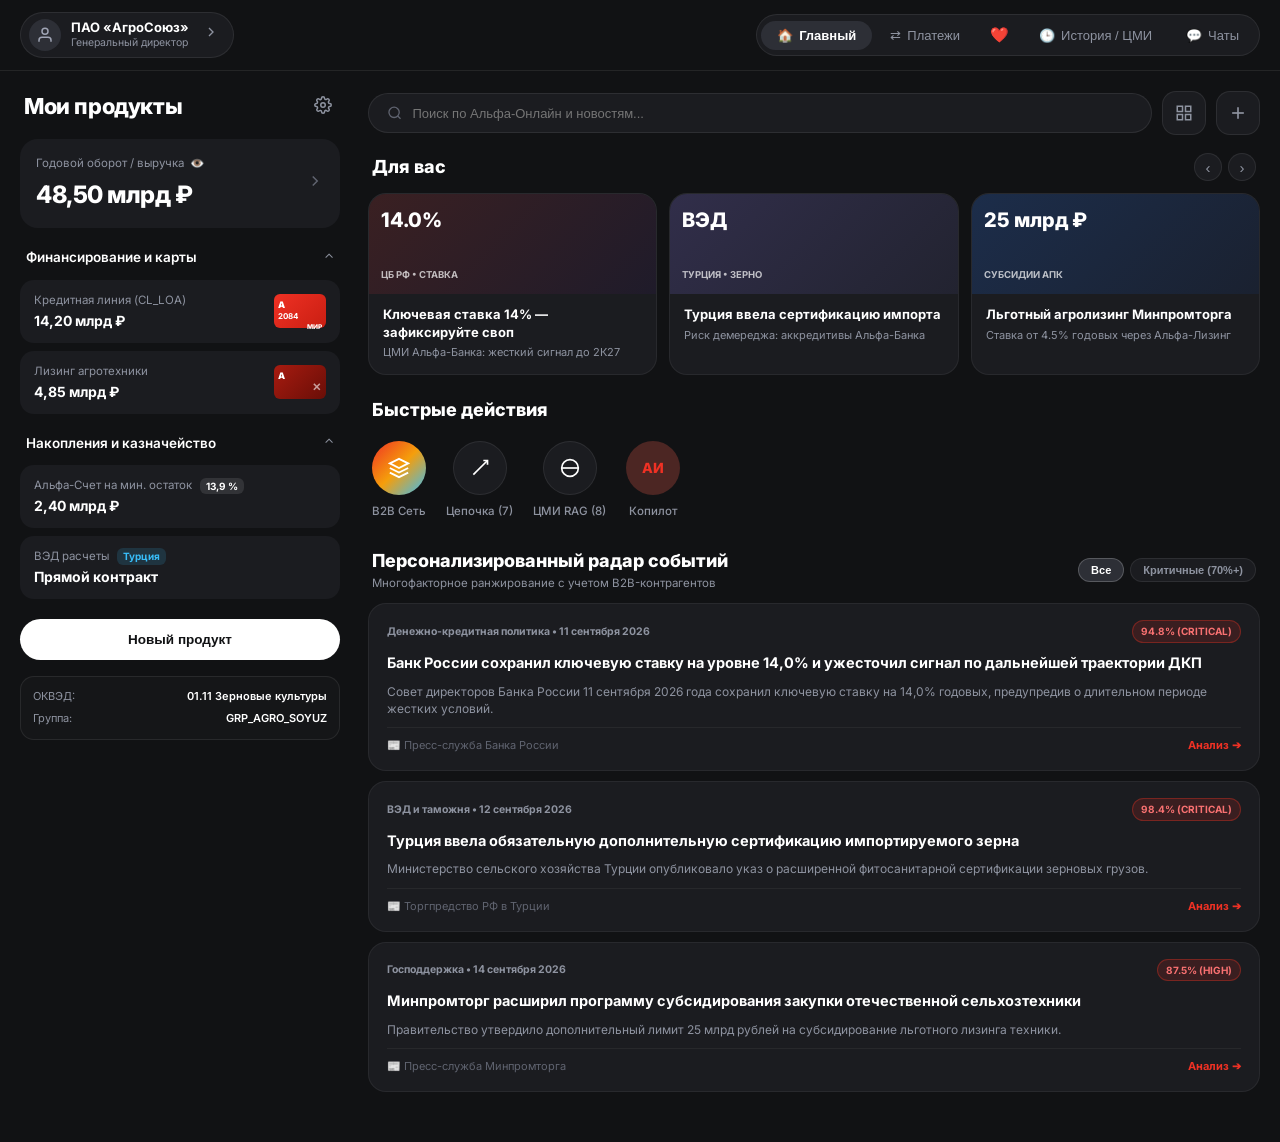
==== index.html @ fb6e7147 "feat(ui): complete mobile-first recreation of Alfa-Online interface based on reference screenshot" ====
<!DOCTYPE html>
<html lang="ru">
<head>
  <meta charset="UTF-8">
  <meta name="viewport" content="width=device-width, initial-scale=1.0, maximum-scale=1.0, user-scalable=no">
  <title>Альфа-Онлайн | Корпоративный радар событий</title>
  <link rel="preconnect" href="https://fonts.googleapis.com">
  <link rel="preconnect" href="https://fonts.gstatic.com" crossorigin>
  <link href="https://fonts.googleapis.com/css2?family=Inter:wght@400;500;600;700;800&display=swap" rel="stylesheet">
  <style>
    :root {
      --alfa-bg: #111214;
      --alfa-surface: #1B1C20;
      --alfa-card: #222328;
      --alfa-card-hover: #2B2C33;
      --alfa-card-light: #2E3038;
      --alfa-red: #EF3124;
      --alfa-red-dark: #C91E12;
      --alfa-red-light: rgba(239, 49, 36, 0.15);
      --alfa-red-border: rgba(239, 49, 36, 0.35);
      --text-white: #FFFFFF;
      --text-gray: #8E93A0;
      --text-dim: #606470;
      --border-subtle: rgba(255, 255, 255, 0.08);
      --border-card: rgba(255, 255, 255, 0.06);
      --radius-pill: 9999px;
      --radius-xl: 24px;
      --radius-lg: 18px;
      --radius-md: 14px;
      --radius-sm: 10px;
      font-family: 'Inter', -apple-system, BlinkMacSystemFont, sans-serif;
    }
    * { box-sizing: border-box; margin: 0; padding: 0; -webkit-font-smoothing: antialiased; }
    body.alfa-app {
      background-color: var(--alfa-bg);
      color: var(--text-white);
      min-height: 100vh;
      line-height: 1.45;
      overflow-x: hidden;
      padding-bottom: 50px;
    }
    .app-top-bar {
      position: sticky; top: 0; z-index: 100;
      background-color: var(--alfa-bg);
      padding: 12px 20px;
      border-bottom: 1px solid var(--border-subtle);
    }
    .top-bar-inner {
      max-width: 1440px; margin: 0 auto;
      display: flex; justify-content: space-between; align-items: center; gap: 14px; flex-wrap: wrap;
    }
    .user-profile-pill {
      display: flex; align-items: center; gap: 10px;
      background-color: var(--alfa-surface);
      border: 1px solid var(--border-subtle);
      border-radius: var(--radius-pill);
      padding: 6px 14px 6px 8px; cursor: pointer; transition: all 0.2s ease;
    }
    .user-profile-pill:hover { background-color: var(--alfa-card); }
    .profile-avatar {
      width: 32px; height: 32px; border-radius: 50%;
      background: #2D2F36; color: #A0A5B5;
      display: flex; align-items: center; justify-content: center;
    }
    .profile-meta { display: flex; flex-direction: column; }
    .company-badge-name { font-size: 13px; font-weight: 700; color: var(--text-white); line-height: 1.2; }
    .company-sub-role { font-size: 10.5px; color: var(--text-gray); }
    .profile-switch-btn { color: var(--text-gray); margin-left: 4px; }
    .app-nav-dock {
      display: flex; align-items: center;
      background-color: var(--alfa-surface);
      border: 1px solid var(--border-subtle);
      border-radius: var(--radius-pill);
      padding: 4px; gap: 2px;
    }
    .dock-tab {
      background: transparent; border: none; border-radius: var(--radius-pill);
      padding: 7px 16px; color: var(--text-gray); font-size: 13px; font-weight: 500;
      display: flex; align-items: center; gap: 6px; cursor: pointer; transition: all 0.2s ease;
      white-space: nowrap;
    }
    .dock-tab:hover { color: var(--text-white); }
    .dock-tab.active { background-color: #2D2F36; color: var(--text-white); font-weight: 600; }
    .dock-tab.dock-heart { padding: 7px 12px; }
    .heart-icon { font-size: 15px; }

    .app-main-layout {
      max-width: 1440px; margin: 20px auto 0; padding: 0 20px;
      display: grid; grid-template-columns: 320px 1fr; gap: 28px;
    }
    @media (max-width: 960px) {
      .app-main-layout { grid-template-columns: 1fr; gap: 20px; }
    }
    .left-sidebar { display: flex; flex-direction: column; gap: 16px; }
    .sidebar-header { display: flex; justify-content: space-between; align-items: center; padding: 0 4px; }
    .sidebar-title { font-size: 22px; font-weight: 800; letter-spacing: -0.4px; color: var(--text-white); }
    .gear-btn { background: transparent; border: none; color: var(--text-gray); cursor: pointer; padding: 4px; }
    .gear-btn:hover { color: var(--text-white); }
    .total-balance-card {
      background-color: var(--alfa-surface); border-radius: var(--radius-lg);
      padding: 16px; position: relative; cursor: pointer; transition: background-color 0.2s ease;
    }
    .total-balance-card:hover { background-color: var(--alfa-card); }
    .balance-sub { font-size: 11.5px; color: var(--text-gray); display: flex; align-items: center; gap: 6px; }
    .balance-value { font-size: 24px; font-weight: 800; color: var(--text-white); margin-top: 6px; letter-spacing: -0.5px; }
    .card-chevron { position: absolute; right: 16px; top: 50%; transform: translateY(-50%); color: var(--text-dim); }
    .product-group { display: flex; flex-direction: column; gap: 8px; }
    .group-header { display: flex; justify-content: space-between; align-items: center; padding: 4px 6px; cursor: pointer; }
    .group-name { font-size: 13.5px; font-weight: 600; color: var(--text-white); }
    .group-arrow { font-size: 13px; color: var(--text-gray); }
    .group-items { display: flex; flex-direction: column; gap: 8px; }
    .product-item {
      background-color: var(--alfa-surface); border-radius: var(--radius-md);
      padding: 12px 14px; display: flex; justify-content: space-between; align-items: center;
      transition: background-color 0.2s ease;
    }
    .product-item:hover { background-color: var(--alfa-card); }
    .item-info { display: flex; flex-direction: column; gap: 2px; }
    .item-name-row { display: flex; align-items: center; gap: 8px; }
    .item-name { font-size: 11.5px; color: var(--text-gray); }
    .item-amount { font-size: 14px; font-weight: 700; color: var(--text-white); }
    .badge-rate { font-size: 10px; font-weight: 700; background-color: rgba(255, 255, 255, 0.1); padding: 1px 6px; border-radius: 6px; }
    .badge-ved { font-size: 10px; font-weight: 700; background-color: rgba(56, 189, 248, 0.15); color: #38BDF8; padding: 1px 6px; border-radius: 6px; }
    .mini-alfa-card {
      width: 52px; height: 34px;
      background: linear-gradient(135deg, #EF3124 0%, #C91E12 100%);
      border-radius: 6px; padding: 4px;
      display: flex; flex-direction: column; justify-content: space-between; position: relative;
    }
    .mini-alfa-card.dark-red { background: linear-gradient(135deg, #A81B10 0%, #690E07 100%); }
    .card-alfa-badge { font-size: 9px; font-weight: 900; color: #FFF; }
    .card-number { font-size: 8px; font-weight: 700; color: #FFF; }
    .card-system { font-size: 6.5px; font-weight: 800; color: #FFF; align-self: flex-end; }
    .card-close { font-size: 11px; font-weight: 800; color: rgba(255, 255, 255, 0.6); position: absolute; right: 5px; bottom: 3px; }
    .btn-new-product {
      background-color: #FFFFFF; color: #111214; border: none; border-radius: var(--radius-pill);
      padding: 13px; font-size: 13.5px; font-weight: 700; text-align: center; cursor: pointer; margin-top: 4px;
    }
    .btn-new-product:hover { opacity: 0.92; }
    .client-mini-spec {
      background-color: rgba(255, 255, 255, 0.02); border: 1px solid var(--border-subtle);
      border-radius: var(--radius-md); padding: 12px; display: flex; flex-direction: column; gap: 6px; font-size: 11px;
    }
    .spec-row { display: flex; justify-content: space-between; color: var(--text-gray); }
    .spec-row strong { color: var(--text-white); font-weight: 600; text-align: right; max-width: 65%; overflow: hidden; text-overflow: ellipsis; white-space: nowrap; }

    .main-content-pane { display: flex; flex-direction: column; gap: 24px; }
    .search-action-bar { display: flex; align-items: center; gap: 10px; }
    .search-input-pill {
      flex-grow: 1; background-color: var(--alfa-surface); border: 1px solid var(--border-subtle);
      border-radius: var(--radius-pill); padding: 11px 18px; display: flex; align-items: center; gap: 10px;
    }
    .search-input-pill input { background: transparent; border: none; outline: none; font-size: 13px; color: var(--text-white); width: 100%; }
    .search-icon { color: var(--text-dim); }
    .action-square-btn {
      width: 44px; height: 44px; border-radius: var(--radius-md); background-color: var(--alfa-surface);
      border: 1px solid var(--border-subtle); color: var(--text-gray); display: flex; align-items: center;
      justify-content: center; cursor: pointer; flex-shrink: 0;
    }
    .action-square-btn:hover { background-color: var(--alfa-card); color: var(--text-white); }
    .section-container { display: flex; flex-direction: column; gap: 12px; }
    .section-header-row { display: flex; justify-content: space-between; align-items: center; padding: 0 4px; }
    .section-heading { font-size: 18px; font-weight: 800; color: var(--text-white); }
    .section-subheading { font-size: 11.5px; color: var(--text-gray); margin-top: 1px; }
    .carousel-nav-arrows { display: flex; gap: 6px; }
    .nav-circle-btn {
      width: 28px; height: 28px; border-radius: 50%; background-color: var(--alfa-surface);
      border: 1px solid var(--border-subtle); color: var(--text-gray); font-size: 15px;
      display: flex; align-items: center; justify-content: center; cursor: pointer;
    }
    .nav-circle-btn:hover { background-color: var(--alfa-card); color: var(--text-white); }

    .stories-carousel {
      display: grid; grid-template-columns: repeat(auto-fit, minmax(220px, 1fr));
      gap: 12px; overflow-x: auto; scroll-behavior: smooth; padding-bottom: 4px;
    }
    .story-card {
      background-color: var(--alfa-surface); border-radius: var(--radius-lg);
      overflow: hidden; display: flex; flex-direction: column; cursor: pointer;
      border: 1px solid var(--border-card); transition: transform 0.2s ease;
    }
    .story-card:hover { transform: translateY(-2px); }
    .story-graphic-top {
      height: 100px; background: linear-gradient(135deg, #3A2022 0%, #1F1B2A 100%);
      padding: 12px; display: flex; flex-direction: column; justify-content: space-between;
    }
    .story-graphic-top.lavender-bg { background: linear-gradient(135deg, #312E4A 0%, #222330 100%); }
    .story-graphic-top.blue-bg { background: linear-gradient(135deg, #1C2D4A 0%, #1A2130 100%); }
    .story-graphic-top.dark-bg { background: linear-gradient(135deg, #2A2520 0%, #1A1C20 100%); }
    .story-big-badge { font-size: 20px; font-weight: 800; color: var(--text-white); }
    .story-sub-tag { font-size: 9.5px; font-weight: 700; color: rgba(255, 255, 255, 0.7); text-transform: uppercase; }
    .story-text-bottom { padding: 12px 14px 14px; display: flex; flex-direction: column; gap: 4px; }
    .story-text-bottom h4 { font-size: 13px; font-weight: 700; color: var(--text-white); line-height: 1.35; }
    .story-text-bottom p { font-size: 11px; color: var(--text-gray); line-height: 1.35; }

    .quick-actions-row { display: flex; align-items: center; gap: 20px; overflow-x: auto; padding: 6px 4px 10px; }
    .quick-action-item { display: flex; flex-direction: column; align-items: center; gap: 8px; cursor: pointer; flex-shrink: 0; }
    .action-circle-icon {
      width: 54px; height: 54px; border-radius: 50%; display: flex; align-items: center; justify-content: center;
      transition: transform 0.2s ease;
    }
    .quick-action-item:hover .action-circle-icon { transform: scale(1.06); }
    .icon-rainbow { background: linear-gradient(135deg, #EF3124 0%, #F59E0B 50%, #38BDF8 100%); color: #FFF; }
    .icon-grey { background-color: var(--alfa-surface); border: 1px solid var(--border-subtle); color: var(--text-white); }
    .icon-avatar { background-color: #2D313D; color: #8E93A0; }
    .icon-initials { background-color: #4C2623; color: #EF3124; font-weight: 800; font-size: 14px; }
    .action-label { font-size: 11.5px; font-weight: 500; color: var(--text-gray); text-align: center; }

    .feed-filter-chips { display: flex; gap: 6px; }
    .chip {
      background-color: var(--alfa-surface); border: 1px solid var(--border-subtle); border-radius: var(--radius-pill);
      padding: 5px 12px; font-size: 11px; font-weight: 600; color: var(--text-gray); cursor: pointer;
    }
    .chip.active { background-color: #2D2F36; color: var(--text-white); border-color: rgba(255, 255, 255, 0.2); }
    .news-feed-list { display: flex; flex-direction: column; gap: 10px; }
    .news-item-card {
      background-color: var(--alfa-surface); border: 1px solid var(--border-card); border-radius: var(--radius-lg);
      padding: 16px 18px; display: flex; flex-direction: column; gap: 10px; cursor: pointer;
      transition: background-color 0.2s ease;
    }
    .news-item-card:hover { background-color: var(--alfa-card); }
    .news-item-top { display: flex; justify-content: space-between; align-items: center; font-size: 10.5px; font-weight: 700; }
    .news-category-tag { color: var(--text-gray); }
    .news-score-badge { padding: 3px 8px; border-radius: var(--radius-pill); font-size: 10px; }
    .score-critical { background-color: var(--alfa-red-light); color: #F87171; border: 1px solid var(--alfa-red-border); }
    .score-high { background-color: rgba(245, 158, 11, 0.15); color: #FBBF24; border: 1px solid rgba(245, 158, 11, 0.3); }
    .news-item-title { font-size: 14.5px; font-weight: 700; color: var(--text-white); line-height: 1.35; }
    .news-item-summary { font-size: 12px; color: var(--text-gray); line-height: 1.45; }
    .news-item-footer { display: flex; justify-content: space-between; align-items: center; border-top: 1px solid rgba(255, 255, 255, 0.05); padding-top: 10px; font-size: 11px; }
    .news-source-label { color: var(--text-dim); }
    .open-insight-link { color: var(--alfa-red); font-weight: 700; }

    .tab-view { display: none; }
    .tab-view.active { display: flex; flex-direction: column; gap: 18px; }
    .sub-view-header h2 { font-size: 20px; font-weight: 800; color: var(--text-white); }
    .sub-view-header p { font-size: 12px; color: var(--text-gray); margin-top: 2px; }

    .graph-card-layout { display: grid; grid-template-columns: 1fr 1fr; gap: 18px; }
    @media (max-width: 900px) { .graph-card-layout { grid-template-columns: 1fr; } }
    .visual-network-box, .counterparty-table-box {
      background-color: var(--alfa-surface); border: 1px solid var(--border-card); border-radius: var(--radius-lg); padding: 18px;
    }
    .box-title { font-size: 13.5px; font-weight: 700; color: var(--text-white); margin-bottom: 12px; }
    .network-svg-wrap { height: 300px; background-color: #0E0F12; border-radius: var(--radius-md); display: flex; align-items: center; justify-content: center; }
    .alfa-data-table { width: 100%; border-collapse: collapse; font-size: 11.5px; }
    .alfa-data-table th { text-align: left; padding: 8px 10px; color: var(--text-dim); font-size: 10px; text-transform: uppercase; border-bottom: 1px solid var(--border-subtle); }
    .alfa-data-table td { padding: 10px; color: var(--text-gray); border-bottom: 1px solid rgba(255, 255, 255, 0.03); }

    .chat-app-box {
      background-color: var(--alfa-surface); border: 1px solid var(--border-card); border-radius: var(--radius-xl); padding: 16px;
      display: flex; flex-direction: column; height: 500px;
    }
    .chat-thread { flex-grow: 1; overflow-y: auto; display: flex; flex-direction: column; gap: 12px; padding: 8px 4px; }
    .chat-msg { display: flex; gap: 10px; max-width: 82%; }
    .chat-msg.user { align-self: flex-end; flex-direction: row-reverse; }
    .msg-avatar { width: 28px; height: 28px; border-radius: 50%; background-color: var(--alfa-red); color: #FFF; font-size: 12px; font-weight: 800; display: flex; align-items: center; justify-content: center; flex-shrink: 0; }
    .chat-msg.user .msg-avatar { background-color: #38BDF8; }
    .msg-bubble { background-color: var(--alfa-card); border-radius: var(--radius-lg); padding: 12px 14px; font-size: 12.5px; color: var(--text-white); }
    .chat-msg.user .msg-bubble { background: linear-gradient(135deg, #EF3124 0%, #C91E12 100%); color: #FFF; }
    .chat-bottom-bar { display: flex; gap: 10px; padding-top: 12px; border-top: 1px solid var(--border-subtle); }
    .chat-bottom-bar input { flex-grow: 1; background-color: var(--alfa-card); border: 1px solid var(--border-subtle); border-radius: var(--radius-pill); padding: 10px 16px; font-size: 12.5px; color: var(--text-white); outline: none; }
    .chat-send-btn { width: 40px; height: 40px; border-radius: 50%; background-color: var(--alfa-red); color: #FFF; border: none; cursor: pointer; }

    /* Modal / Bottom Sheet */
    .sheet-backdrop {
      position: fixed; inset: 0; background-color: rgba(0, 0, 0, 0.75); backdrop-filter: blur(8px);
      z-index: 200; display: flex; align-items: flex-end; justify-content: center;
    }
    .sheet-backdrop.hidden { display: none; }
    .sheet-modal {
      background-color: var(--alfa-surface); border-top: 1px solid rgba(255, 255, 255, 0.15);
      border-radius: 24px 24px 0 0; max-width: 900px; width: 100%; max-height: 90vh; display: flex; flex-direction: column;
      animation: slideUp 0.3s cubic-bezier(0.16, 1, 0.3, 1) forwards;
    }
    @keyframes slideUp { from { transform: translateY(100%); } to { transform: translateY(0); } }
    .sheet-header { padding: 14px 20px; border-bottom: 1px solid var(--border-subtle); }
    .sheet-handle { width: 36px; height: 4px; background-color: rgba(255, 255, 255, 0.2); border-radius: 2px; margin: 0 auto 10px; }
    .sheet-top-row { display: flex; justify-content: space-between; align-items: center; }
    .badge-alfa-tag { font-size: 10px; font-weight: 800; color: var(--alfa-red); }
    .badge-relevance-chip { font-size: 10px; font-weight: 700; background: var(--alfa-red-light); color: #F87171; padding: 2px 8px; border-radius: var(--radius-pill); }
    .sheet-close-btn { background: transparent; border: none; color: var(--text-gray); font-size: 16px; cursor: pointer; }
    .sheet-title { font-size: 16px; font-weight: 800; color: var(--text-white); margin-top: 6px; }
    .sheet-body-content { padding: 16px 20px; overflow-y: auto; display: flex; flex-direction: column; gap: 16px; }
    .grounding-matrix-box, .impact-chain-section { background-color: var(--alfa-card); border-radius: var(--radius-md); padding: 14px; display: flex; flex-direction: column; gap: 10px; }
    .matrix-grid-4 { display: grid; grid-template-columns: repeat(auto-fit, minmax(180px, 1fr)); gap: 10px; }
    .matrix-tile { background-color: rgba(255, 255, 255, 0.03); border: 1px solid var(--border-subtle); border-radius: var(--radius-sm); padding: 10px; display: flex; flex-direction: column; gap: 4px; }
    .matrix-tile.tile-alfa { border-color: var(--alfa-red-border); background-color: var(--alfa-red-light); }
    .matrix-tile.tile-insight { border-color: rgba(16, 185, 129, 0.35); background-color: rgba(16, 185, 129, 0.08); }
    .tile-label { font-size: 9.5px; font-weight: 700; color: var(--text-dim); text-transform: uppercase; }
    .tile-val { font-size: 11.5px; color: var(--text-white); }
    .chain-flow-steps { display: grid; grid-template-columns: repeat(auto-fit, minmax(150px, 1fr)); gap: 8px; }
    .chain-step-chip { background-color: rgba(255, 255, 255, 0.03); border: 1px solid var(--border-subtle); border-radius: var(--radius-sm); padding: 8px; }
    .chip-step-num { font-size: 9px; font-weight: 800; color: var(--alfa-red); }
    .chip-step-title { font-size: 11px; font-weight: 600; color: var(--text-white); }
    .chip-step-metric { font-size: 9.5px; font-weight: 700; color: var(--text-gray); display: flex; justify-content: space-between; margin-top: 4px; }
    .self-check-card { background-color: rgba(16, 185, 129, 0.08); border: 1px solid rgba(16, 185, 129, 0.25); border-radius: var(--radius-md); padding: 12px; display: flex; justify-content: space-between; align-items: center; font-size: 11px; }
    .check-icon { width: 20px; height: 20px; border-radius: 50%; background-color: #10B981; color: #FFF; display: flex; align-items: center; justify-content: center; font-weight: 800; }
    .six-pillars-accordion { display: flex; flex-direction: column; gap: 8px; }
    .pillar-box { background-color: var(--alfa-card); border-radius: var(--radius-md); padding: 12px 14px; }
    .pillar-box-title { font-size: 12.5px; font-weight: 700; color: var(--text-white); margin-bottom: 6px; }
    .pillar-box-text { font-size: 11.5px; color: var(--text-gray); }
    .prod-banner { background-color: var(--alfa-card); border-radius: var(--radius-md); padding: 10px 12px; display: flex; justify-content: space-between; align-items: center; gap: 10px; }
    .prod-banner-title { font-size: 12px; font-weight: 700; color: var(--text-white); }
    .prod-banner-desc { font-size: 10.5px; color: var(--text-gray); }
    .prod-banner-btn { background-color: var(--alfa-red); color: #FFF; border: none; border-radius: var(--radius-pill); padding: 6px 12px; font-size: 11px; font-weight: 700; cursor: pointer; }
    .sheet-footer { padding: 12px 20px; border-top: 1px solid var(--border-subtle); display: flex; justify-content: flex-end; }
    .sheet-dismiss-btn { background-color: var(--alfa-card); color: var(--text-white); border: 1px solid var(--border-subtle); border-radius: var(--radius-pill); padding: 8px 18px; font-size: 12px; font-weight: 600; cursor: pointer; }

    .client-modal-backdrop { position: fixed; inset: 0; background-color: rgba(0, 0, 0, 0.75); z-index: 300; display: flex; align-items: center; justify-content: center; padding: 16px; }
    .client-modal-backdrop.hidden { display: none; }
    .client-modal-card { background-color: var(--alfa-surface); border-radius: var(--radius-xl); max-width: 440px; width: 100%; padding: 20px; display: flex; flex-direction: column; gap: 16px; }
    .modal-header { display: flex; justify-content: space-between; align-items: center; }
    .modal-header h3 { font-size: 16px; font-weight: 800; color: var(--text-white); }
    .modal-close { background: transparent; border: none; color: var(--text-gray); font-size: 16px; cursor: pointer; }
    .alfa-native-select { background-color: var(--alfa-card); border: 1px solid var(--border-subtle); border-radius: var(--radius-sm); padding: 10px 12px; font-size: 12.5px; color: var(--text-white); outline: none; width: 100%; }
    .btn-save-modal { background-color: var(--alfa-red); color: #FFF; border: none; border-radius: var(--radius-pill); padding: 9px 20px; font-size: 13px; font-weight: 700; cursor: pointer; }
  </style>
</head>
<body class="alfa-app">

  <!-- TOP APP BAR (Exact match to reference screenshot) -->
  <header class="app-top-bar">
    <div class="top-bar-inner">
      <div class="user-profile-pill" onclick="toggleModal()">
        <div class="profile-avatar">
          <svg width="18" height="18" viewBox="0 0 24 24" fill="none" stroke="currentColor" stroke-width="2">
            <path d="M20 21v-2a4 4 0 0 0-4-4H8a4 4 0 0 0-4 4v2"></path>
            <circle cx="12" cy="7" r="4"></circle>
          </svg>
        </div>
        <div class="profile-meta">
          <span class="company-badge-name" id="topCompanyName">ПАО «АгроСоюз»</span>
          <span class="company-sub-role" id="topRoleName">Генеральный директор</span>
        </div>
        <div class="profile-switch-btn">
          <svg width="16" height="16" viewBox="0 0 24 24" fill="none" stroke="currentColor" stroke-width="2"><path d="M9 18l6-6-6-6"/></svg>
        </div>
      </div>

      <nav class="app-nav-dock">
        <button class="dock-tab active" onclick="switchTab('main')">
          <span class="dock-icon">🏠</span>
          <span class="dock-label">Главный</span>
        </button>
        <button class="dock-tab" onclick="switchTab('payments')">
          <span class="dock-icon">⇄</span>
          <span class="dock-label">Платежи</span>
        </button>
        <button class="dock-tab dock-heart" onclick="switchTab('favorites')">
          <span class="dock-icon heart-icon">❤️</span>
        </button>
        <button class="dock-tab" onclick="switchTab('research')">
          <span class="dock-icon">🕒</span>
          <span class="dock-label">История / ЦМИ</span>
        </button>
        <button class="dock-tab" onclick="switchTab('chat')">
          <span class="dock-icon">💬</span>
          <span class="dock-label">Чаты</span>
        </button>
      </nav>
    </div>
  </header>

  <!-- MAIN TWO-COLUMN CONTAINER -->
  <main class="app-main-layout">
    
    <!-- LEFT SIDEBAR: "Мои продукты" -->
    <aside class="left-sidebar">
      <div class="sidebar-header">
        <h2 class="sidebar-title">Мои продукты</h2>
        <button class="gear-btn" onclick="toggleModal()" title="Настройки профиля">
          <svg width="18" height="18" viewBox="0 0 24 24" fill="none" stroke="currentColor" stroke-width="2">
            <circle cx="12" cy="12" r="3"></circle>
            <path d="M19.4 15a1.65 1.65 0 0 0 .33 1.82l.06.06a2 2 0 0 1 0 2.83 2 2 0 0 1-2.83 0l-.06-.06a1.65 1.65 0 0 0-1.82-.33 1.65 1.65 0 0 0-1 1.51V21a2 2 0 0 1-2 2 2 2 0 0 1-2-2v-.09A1.65 1.65 0 0 0 9 19.4a1.65 1.65 0 0 0-1.82.33l-.06.06a2 2 0 0 1-2.83 0 2 2 0 0 1 0-2.83l.06-.06a1.65 1.65 0 0 0 .33-1.82 1.65 1.65 0 0 0-1.51-1H3a2 2 0 0 1-2-2 2 2 0 0 1 2-2h.09A1.65 1.65 0 0 0 4.6 9a1.65 1.65 0 0 0-.33-1.82l-.06-.06a2 2 0 0 1 0-2.83 2 2 0 0 1 2.83 0l.06.06a1.65 1.65 0 0 0 1.82.33H9a1.65 1.65 0 0 0 1-1.51V3a2 2 0 0 1 2-2 2 2 0 0 1 2 2v.09a1.65 1.65 0 0 0 1 1.51 1.65 1.65 0 0 0 1.82-.33l.06-.06a2 2 0 0 1 2.83 0 2 2 0 0 1 0 2.83l-.06.06a1.65 1.65 0 0 0-.33 1.82V9a1.65 1.65 0 0 0 1.51 1H21a2 2 0 0 1 2 2 2 2 0 0 1-2 2h-.09a1.65 1.65 0 0 0-1.51 1z"></path>
          </svg>
        </button>
      </div>

      <div class="product-card total-balance-card" onclick="switchTab('payments')">
        <div class="balance-sub">
          <span>Годовой оборот / выручка</span>
          <span>👁️</span>
        </div>
        <div class="balance-value" id="dispRevenueVal">48,50 млрд ₽</div>
        <div class="card-chevron"><svg width="18" height="18" viewBox="0 0 24 24" fill="none" stroke="currentColor" stroke-width="2"><path d="M9 18l6-6-6-6"/></svg></div>
      </div>

      <div class="product-group">
        <div class="group-header">
          <span class="group-name">Финансирование и карты</span>
          <span class="group-arrow">⌃</span>
        </div>
        <div class="group-items">
          <div class="product-item">
            <div class="item-info">
              <span class="item-name">Кредитная линия (CL_LOA)</span>
              <span class="item-amount" id="dispLoanVal">14,20 млрд ₽</span>
            </div>
            <div class="mini-alfa-card">
              <div class="card-alfa-badge">А</div>
              <span class="card-number">2084</span>
              <span class="card-system">МИР</span>
            </div>
          </div>
          <div class="product-item">
            <div class="item-info">
              <span class="item-name">Лизинг агротехники</span>
              <span class="item-amount">4,85 млрд ₽</span>
            </div>
            <div class="mini-alfa-card dark-red">
              <div class="card-alfa-badge">А</div>
              <span class="card-close">✕</span>
            </div>
          </div>
        </div>
      </div>

      <div class="product-group">
        <div class="group-header">
          <span class="group-name">Накопления и казначейство</span>
          <span class="group-arrow">⌃</span>
        </div>
        <div class="group-items">
          <div class="product-item">
            <div class="item-info">
              <div class="item-name-row">
                <span class="item-name">Альфа-Счет на мин. остаток</span>
                <span class="badge-rate">13,9 %</span>
              </div>
              <span class="item-amount">2,40 млрд ₽</span>
            </div>
          </div>
          <div class="product-item">
            <div class="item-info">
              <div class="item-name-row">
                <span class="item-name">ВЭД расчеты</span>
                <span class="badge-ved">Турция</span>
              </div>
              <span class="item-amount">Прямой контракт</span>
            </div>
          </div>
        </div>
      </div>

      <button class="btn-new-product" onclick="alert('Заявка на подключение корпоративного продукта направлена персональному менеджеру')">
        Новый продукт
      </button>

      <div class="client-mini-spec">
        <div class="spec-row">
          <span>ОКВЭД:</span>
          <strong>01.11 Зерновые культуры</strong>
        </div>
        <div class="spec-row">
          <span>Группа:</span>
          <strong>GRP_AGRO_SOYUZ</strong>
        </div>
      </div>
    </aside>

    <!-- RIGHT MAIN CONTENT -->
    <section class="main-content-pane">
      
      <!-- TAB: ГЛАВНЫЙ -->
      <div class="tab-view active" id="view-main">
        
        <!-- Search Bar with QR & Plus -->
        <div class="search-action-bar">
          <div class="search-input-pill">
            <svg class="search-icon" width="16" height="16" viewBox="0 0 24 24" fill="none" stroke="currentColor" stroke-width="2">
              <circle cx="11" cy="11" r="8"></circle><line x1="21" y1="21" x2="16.65" y2="16.65"></line>
            </svg>
            <input type="text" placeholder="Поиск по Альфа-Онлайн и новостям..." oninput="filterSearch(this.value)" />
          </div>
          <button class="action-square-btn" title="QR-код" onclick="alert('Сканирование платежного поручения B2B')">
            <svg width="18" height="18" viewBox="0 0 24 24" fill="none" stroke="currentColor" stroke-width="2">
              <rect x="3" y="3" width="7" height="7"></rect><rect x="14" y="3" width="7" height="7"></rect>
              <rect x="14" y="14" width="7" height="7"></rect><rect x="3" y="14" width="7" height="7"></rect>
            </svg>
          </button>
          <button class="action-square-btn" title="Создать" onclick="alert('Создание заявки на продукт')">
            <svg width="20" height="20" viewBox="0 0 24 24" fill="none" stroke="currentColor" stroke-width="2">
              <line x1="12" y1="5" x2="12" y2="19"></line><line x1="5" y1="12" x2="19" y2="12"></line>
            </svg>
          </button>
        </div>

        <!-- "Для вас" (Stories from screenshot) -->
        <div class="section-container">
          <div class="section-header-row">
            <h3 class="section-heading">Для вас</h3>
            <div class="carousel-nav-arrows">
              <button class="nav-circle-btn">‹</button>
              <button class="nav-circle-btn">›</button>
            </div>
          </div>

          <div class="stories-carousel">
            <div class="story-card" onclick="openInsightModal(0)">
              <div class="story-graphic-top">
                <span class="story-big-badge">14.0%</span>
                <span class="story-sub-tag">ЦБ РФ • Ставка</span>
              </div>
              <div class="story-text-bottom">
                <h4>Ключевая ставка 14% — зафиксируйте своп</h4>
                <p>ЦМИ Альфа-Банка: жесткий сигнал до 2К27</p>
              </div>
            </div>

            <div class="story-card" onclick="openInsightModal(1)">
              <div class="story-graphic-top lavender-bg">
                <span class="story-big-badge">ВЭД</span>
                <span class="story-sub-tag">Турция • Зерно</span>
              </div>
              <div class="story-text-bottom">
                <h4>Турция ввела сертификацию импорта</h4>
                <p>Риск демереджа: аккредитивы Альфа-Банка</p>
              </div>
            </div>

            <div class="story-card" onclick="openInsightModal(2)">
              <div class="story-graphic-top blue-bg">
                <span class="story-big-badge">25 млрд ₽</span>
                <span class="story-sub-tag">Субсидии АПК</span>
              </div>
              <div class="story-text-bottom">
                <h4>Льготный агролизинг Минпромторга</h4>
                <p>Ставка от 4.5% годовых через Альфа-Лизинг</p>
              </div>
            </div>
          </div>
        </div>

        <!-- "Быстрые переводы" / Действия -->
        <div class="section-container">
          <div class="section-header-row">
            <h3 class="section-heading">Быстрые действия</h3>
          </div>
          <div class="quick-actions-row">
            <div class="quick-action-item" onclick="switchTab('payments')">
              <div class="action-circle-icon icon-rainbow">
                <svg width="22" height="22" viewBox="0 0 24 24" fill="none" stroke="currentColor" stroke-width="2">
                  <polygon points="12 2 2 7 12 12 22 7 12 2"></polygon>
                  <polyline points="2 17 12 22 22 17"></polyline>
                  <polyline points="2 12 12 17 22 12"></polyline>
                </svg>
              </div>
              <span class="action-label">B2B Сеть</span>
            </div>
            <div class="quick-action-item" onclick="openInsightModal(0)">
              <div class="action-circle-icon icon-grey">
                <svg width="20" height="20" viewBox="0 0 24 24" fill="none" stroke="currentColor" stroke-width="2">
                  <polyline points="16 3 21 3 21 8"></polyline><line x1="4" y1="20" x2="21" y2="3"></line>
                </svg>
              </div>
              <span class="action-label">Цепочка (7)</span>
            </div>
            <div class="quick-action-item" onclick="switchTab('research')">
              <div class="action-circle-icon icon-grey">
                <svg width="20" height="20" viewBox="0 0 24 24" fill="none" stroke="currentColor" stroke-width="2">
                  <circle cx="12" cy="12" r="10"></circle><line x1="2" y1="12" x2="22" y2="12"></line>
                </svg>
              </div>
              <span class="action-label">ЦМИ RAG (8)</span>
            </div>
            <div class="quick-action-item" onclick="switchTab('chat')">
              <div class="action-circle-icon icon-initials">
                <span>АИ</span>
              </div>
              <span class="action-label">Копилот</span>
            </div>
          </div>
        </div>

        <!-- News Feed List -->
        <div class="section-container">
          <div class="section-header-row">
            <div>
              <h3 class="section-heading">Персонализированный радар событий</h3>
              <p class="section-subheading">Многофакторное ранжирование с учетом B2B-контрагентов</p>
            </div>
            <div class="feed-filter-chips">
              <button class="chip active">Все</button>
              <button class="chip">Критичные (70%+)</button>
            </div>
          </div>

          <div class="news-feed-list" id="newsFeedList">
            <!-- Cards injected via JS -->
          </div>
        </div>

      </div>

      <!-- TAB: ПЛАТЕЖИ -->
      <div class="tab-view" id="view-payments">
        <div class="sub-view-header">
          <h2>Расчетная B2B-сеть холдинга (df_Uid_payment_hack)</h2>
          <p>Взаимосвязанные контрагенты и оценка передачи макрошоков</p>
        </div>
        <div class="graph-card-layout">
          <div class="visual-network-box">
            <div class="box-title">Топология расчетной сети</div>
            <div class="network-svg-wrap" id="graphContainer">
              <!-- SVG injected via JS -->
            </div>
          </div>
          <div class="counterparty-table-box">
            <div class="box-title">Реестр контрагентов</div>
            <table class="alfa-data-table">
              <thead>
                <tr>
                  <th>Контрагент</th>
                  <th>Тип</th>
                  <th>Сумма</th>
                  <th>Доля</th>
                  <th>Риск</th>
                </tr>
              </thead>
              <tbody id="counterpartyRows">
                <!-- Rows injected via JS -->
              </tbody>
            </table>
          </div>
        </div>
      </div>

      <!-- TAB: ИЗБРАННОЕ -->
      <div class="tab-view" id="view-favorites">
        <div class="sub-view-header">
          <h2>Избранные бизнес-события ❤️</h2>
          <p>Критичные решения Совета директоров и Казначейства</p>
        </div>
        <div class="news-feed-list" id="favFeedList"></div>
      </div>

      <!-- TAB: ИСТОРИЯ / ЦМИ -->
      <div class="tab-view" id="view-research">
        <div class="sub-view-header">
          <h2>Исследования Центра макроэкономических исследований Альфа-Банка</h2>
          <p>Официальные аналитические обзоры и база знаний для RAG</p>
        </div>
        <div class="news-feed-list" id="researchFeedList"></div>
      </div>

      <!-- TAB: ЧАТЫ -->
      <div class="tab-view" id="view-chat">
        <div class="sub-view-header">
          <h2>Диалог с Альфа-Аналитиком (Executive Copilot)</h2>
          <p>Персональный аналитический ассистент по крупному бизнесу</p>
        </div>
        <div class="chat-app-box">
          <div class="chat-thread" id="chatThread">
            <div class="chat-msg ai">
              <div class="msg-avatar">А</div>
              <div class="msg-bubble">Здравствуйте! Задайте любой вопрос по влиянию ставки ЦБ, логистическим тарифам или финансовым инструментам Альфа-Банка.</div>
            </div>
          </div>
          <div class="chat-bottom-bar">
            <input type="text" id="chatInput" placeholder="Задайте вопрос аналитику..." onkeydown="if(event.key==='Enter')sendChat()" />
            <button class="chat-send-btn" onclick="sendChat()">➔</button>
          </div>
        </div>
      </div>

    </section>
  </main>

  <!-- NATIVE DETAIL MODAL SHEET -->
  <div class="sheet-backdrop hidden" id="sheetBackdrop" onclick="if(event.target===this)closeModal()">
    <div class="sheet-modal">
      <div class="sheet-header">
        <div class="sheet-handle"></div>
        <div class="sheet-top-row">
          <div style="display:flex; gap:8px; align-items:center;">
            <span class="badge-alfa-tag">АО «АЛЬФА-БАНК» | ИНСАЙТ</span>
            <span class="badge-relevance-chip" id="modalScoreBadge">CRITICAL 94.8%</span>
          </div>
          <button class="sheet-close-btn" onclick="closeModal()">✕</button>
        </div>
        <h2 class="sheet-title" id="modalTitle">Заголовок события</h2>
      </div>

      <div class="sheet-body-content">
        <!-- RAG GROUNDING MATRIX (ITEM 8) -->
        <div class="grounding-matrix-box">
          <div class="box-caption">
            <strong>🎯 RAG Grounding Matrix (Пункт 8): [ФАКТ] + [ЦМИ АЛЬФА] + [ПРОФИЛЬ] ➔ [ИНСАЙТ]</strong>
          </div>
          <div class="matrix-grid-4">
            <div class="matrix-tile">
              <span class="tile-label">1. Первичный факт</span>
              <p class="tile-val" id="modalFact">Решение Банка России</p>
            </div>
            <div class="matrix-tile tile-alfa">
              <span class="tile-label">2. Исследование Альфы</span>
              <p class="tile-val" id="modalResearch">Позиция ЦМИ Альфа-Банка</p>
            </div>
            <div class="matrix-tile">
              <span class="tile-label">3. Особенности клиента</span>
              <p class="tile-val" id="modalCompany">Выручка 48.5 млрд ₽, долг активен</p>
            </div>
            <div class="matrix-tile tile-insight">
              <span class="tile-label">4. Персональный вывод</span>
              <p class="tile-val" id="modalInsight">Рефинансирование и своп</p>
            </div>
          </div>
        </div>

        <!-- IMPACT CHAIN (ITEM 7) -->
        <div class="impact-chain-section">
          <div class="impact-chain-header">
            <strong>🔗 Пошаговая цепочка влияния (Impact Chain, Пункт 7)</strong>
            <div class="chain-meta-pills">
              <span class="pill-strength" id="modalStrength">Сила: CRITICAL</span>
              <span class="pill-horizon" id="modalHorizon">Горизонт: 3-12 мес</span>
            </div>
          </div>
          <div class="chain-flow-steps" id="modalChainSteps"></div>
        </div>

        <!-- SELF CHECK (ITEM 12) -->
        <div class="self-check-card">
          <div style="display:flex; align-items:center; gap:8px;">
            <span class="check-icon">✓</span>
            <div>
              <strong style="color:#34D399;">Critic Self-Check 5/5:</strong>
              <span>Все утверждения подтверждены • Источник проверен • Противоречий нет • Позиция Альфы отделена</span>
            </div>
          </div>
          <span class="pill-novelty">Новизна: 96.5%</span>
        </div>

        <!-- 6 PILLARS -->
        <div class="six-pillars-accordion" id="modalPillars"></div>

        <!-- PRODUCTS -->
        <div class="recommended-products-block">
          <h4 style="font-size:12px; font-weight:700;">Рекомендованные продукты Альфа-Банка:</h4>
          <div class="products-grid-list" id="modalProducts"></div>
        </div>
      </div>

      <div class="sheet-footer">
        <button class="sheet-dismiss-btn" onclick="closeModal()">Закрыть</button>
      </div>
    </div>
  </div>

  <!-- CLIENT SWITCHER MODAL -->
  <div class="client-modal-backdrop hidden" id="clientModal" onclick="if(event.target===this)toggleModal()">
    <div class="client-modal-card">
      <div class="modal-header">
        <h3>Выбор корпоративного клиента</h3>
        <button class="modal-close" onclick="toggleModal()">✕</button>
      </div>
      <div style="display:flex; flex-direction:column; gap:12px;">
        <div>
          <label style="font-size:11px; color:#8E93A0;">Клиент (>15 млрд ₽):</label>
          <select id="selectClient" class="alfa-native-select" onchange="switchClient(this.value)">
            <option value="AGRO">U_AGRO_001 | ПАО «АгроСоюз» (48.5 млрд ₽, Турция)</option>
            <option value="METALL">U_METALL_002 | ПАО «УралМеталл» (135.0 млрд ₽, Китай)</option>
            <option value="RETAIL">U_RETAIL_003 | ООО «РусРитейл» (92.0 млрд ₽, Ритейл)</option>
          </select>
        </div>
        <div>
          <label style="font-size:11px; color:#8E93A0;">Роль ЛПР:</label>
          <select id="selectRole" class="alfa-native-select" onchange="switchRole(this.value)">
            <option value="Генеральный директор" selected>Генеральный директор</option>
            <option value="Финансовый директор (CFO)">Финансовый директор (CFO)</option>
            <option value="Руководитель казначейства">Руководитель казначейства</option>
          </select>
        </div>
      </div>
      <div style="display:flex; justify-content:flex-end; margin-top:8px;">
        <button class="btn-save-modal" onclick="toggleModal()">Применить</button>
      </div>
    </div>
  </div>

  <script>
    const mockData = {
      clients: {
        AGRO: {
          id: "U_AGRO_001",
          name: "ПАО «АгроСоюз»",
          revenue: "48,50 млрд ₽",
          loan: "14,20 млрд ₽",
          okved: "01.11 Зерновые культуры",
          group: "GRP_AGRO_SOYUZ",
          counterparties: [
            { name: "АО «ХимСнаб Удобрения»", type: "Поставщик", amount: "4.25 млрд ₽", share: "8.8%", risk: "HIGH" },
            { name: "ООО «РусРитейл»", type: "Покупатель", amount: "11.80 млрд ₽", share: "24.3%", risk: "HIGH" },
            { name: "АО «ТрансЕвразия Логистик»", type: "Транспорт", amount: "1.65 млрд ₽", share: "3.4%", risk: "MEDIUM" }
          ]
        },
        METALL: {
          id: "U_METALL_002",
          name: "ПАО «УралМеталл»",
          revenue: "135,00 млрд ₽",
          loan: "38,40 млрд ₽",
          okved: "24.10 Производство стали",
          group: "GRP_URALS_METALL",
          counterparties: [
            { name: "АО «АгроМаш Завод»", type: "Покупатель", amount: "3.10 млрд ₽", share: "2.3%", risk: "LOW" },
            { name: "АО «ТрансЕвразия Логистик»", type: "Транспорт", amount: "5.40 млрд ₽", share: "4.0%", risk: "MEDIUM" }
          ]
        },
        RETAIL: {
          id: "U_RETAIL_003",
          name: "ООО «РусРитейл»",
          revenue: "92,00 млрд ₽",
          loan: "26,10 млрд ₽",
          okved: "47.11 Розничные сети",
          group: "GRP_RUS_RETAIL",
          counterparties: [
            { name: "ПАО «АгроСоюз»", type: "Поставщик", amount: "11.80 млрд ₽", share: "12.8%", risk: "CRITICAL" }
          ]
        }
      },
      news: [
        {
          id: "NEWS-001",
          title: "Банк России сохранил ключевую ставку на уровне 14,0% и ужесточил сигнал по дальнейшей траектории ДКП",
          summary: "Совет директоров Банка России 11 сентября 2026 года сохранил ключевую ставку на 14,0% годовых, предупредив о длительном периоде жестких условий.",
          source: "Пресс-служба Банка России",
          date: "11 сентября 2026",
          category: "Денежно-кредитная политика",
          score: "94.8%",
          priority: "CRITICAL",
          strength: "CRITICAL",
          horizon: "3-12 мес",
          steps: [
            { title: "Ставка ЦБ 14% + сигнал", metric: "LIQUIDITY", dir: "↔" },
            { title: "Рост стоимости фондирования", metric: "MARGIN", dir: "↓" },
            { title: "Заморозка инвестпрограмм", metric: "CAPEX", dir: "↓" },
            { title: "Сжатие операционной маржи", metric: "MARGIN", dir: "↓" },
            { title: "Овернайт казначейства Альфы", metric: "LIQUIDITY", dir: "↑" }
          ],
          grounding: {
            fact: "Банк России сохранил ставку на 14.0% и ужесточил сигнал.",
            research: "ЦМИ Альфа-Банка: Пауза завершена, смягчения ранее 2К27 ожидать не следует.",
            company: "ПАО «АгроСоюз» обслуживает портфель с плавающей ставкой.",
            insight: "Необходимость фиксации ставок через процентный своп (IRS) Альфа-Банка."
          },
          products: [
            { name: "Процентный своп (IRS) Альфа-Банка", benefit: "Фиксация процентной ставки по кредитам" },
            { name: "Овернайт-депозиты (доходность 13.9%)", benefit: "Управление операционными остатками" }
          ]
        },
        {
          id: "NEWS-002",
          title: "Турция ввела обязательную дополнительную сертификацию импортируемого зерна",
          summary: "Министерство сельского хозяйства Турции опубликовало указ о расширенной фитосанитарной сертификации зерновых грузов.",
          source: "Торгпредство РФ в Турции",
          date: "12 сентября 2026",
          category: "ВЭД и таможня",
          score: "98.4%",
          priority: "CRITICAL",
          strength: "CRITICAL",
          horizon: "0-3 мес",
          steps: [
            { title: "Сертификация в портах Турции", metric: "SUPPLY", dir: "↓" },
            { title: "Задержка судов на 8-12 дней", metric: "SUPPLY", dir: "↓" },
            { title: "Кассовый разрыв по выручке", metric: "LIQUIDITY", dir: "↓" },
            { title: "Рост издержек демереджа", metric: "MARGIN", dir: "↓" },
            { title: "Предэкспортный факторинг Альфы", metric: "LIQUIDITY", dir: "↑" }
          ],
          grounding: {
            fact: "Указ Минсельхоза Турции о дополнительной сертификации зерна.",
            research: "Аналитики Альфа-Банка: Рост простоев в портах Мерсин и Самсун до 10-14 дней.",
            company: "ПАО «АгроСоюз» поставляет в Турцию 32% экспортного зерна.",
            insight: "Использование международных аккредитивов и покрытие кассового разрыва."
          },
          products: [
            { name: "Международный аккредитив ВЭД", benefit: "Безопасные расчеты с турецкими покупателями" },
            { name: "Предэкспортное финансирование", benefit: "Покрытие кассовых разрывов при задержке судов" }
          ]
        },
        {
          id: "NEWS-003",
          title: "Минпромторг расширил программу субсидирования закупки отечественной сельхозтехники",
          summary: "Правительство утвердило дополнительный лимит 25 млрд рублей на субсидирование льготного лизинга техники.",
          source: "Пресс-служба Минпромторга",
          date: "14 сентября 2026",
          category: "Господдержка",
          score: "87.5%",
          priority: "HIGH",
          strength: "HIGH",
          horizon: "3-12 мес",
          steps: [
            { title: "Лимит субсидий 25 млрд ₽", metric: "CAPEX", dir: "↑" },
            { title: "Обновление комбайнового парка", metric: "CAPEX", dir: "↑" },
            { title: "Снижение издержек на сервис", metric: "MARGIN", dir: "↑" },
            { title: "Рост валового сбора зерна", metric: "REVENUE", dir: "↑" }
          ],
          grounding: {
            fact: "Минпромторг расширил лимит агролизинга на 25 млрд рублей.",
            research: "ЦМИ Альфа-Банка: Ставка лизинга 4.5-5.5% выгоднее рыночной ставки 17-18%.",
            company: "ПАО «АгроСоюз» имеет активный портфель лизинга техники.",
            insight: "Подача заявки в Альфа-Лизинг до исчерпания господдержки."
          },
          products: [
            { name: "Альфа-Лизинг с субсидией Минпромторга", benefit: "Ставка от 4.5% на комбайны и тракторы" }
          ]
        }
      ]
    };

    let activeClientKey = "AGRO";

    function renderAll() {
      const client = mockData.clients[activeClientKey];
      document.getElementById("topCompanyName").textContent = client.name;
      document.getElementById("dispRevenueVal").textContent = client.revenue;
      document.getElementById("dispLoanVal").textContent = client.loan;

      // News feed
      const list = document.getElementById("newsFeedList");
      list.innerHTML = mockData.news.map((n, idx) => `
        <div class="news-item-card" onclick="openInsightModal(${idx})">
          <div class="news-item-top">
            <span class="news-category-tag">${n.category} • ${n.date}</span>
            <div style="display:flex; gap:6px;">
              <span class="news-score-badge score-critical">${n.score} (${n.priority})</span>
            </div>
          </div>
          <h4 class="news-item-title">${n.title}</h4>
          <p class="news-item-summary">${n.summary}</p>
          <div class="news-item-footer">
            <span class="news-source-label">📰 ${n.source}</span>
            <span class="open-insight-link">Анализ ➔</span>
          </div>
        </div>
      `).join("");

      // Favorites
      document.getElementById("favFeedList").innerHTML = list.innerHTML;

      // Research
      document.getElementById("researchFeedList").innerHTML = `
        <div class="news-item-card">
          <div class="news-item-top">
            <span class="news-category-tag">ЦМИ АЛЬФА-БАНКА • 11.09.2026</span>
          </div>
          <h4 class="news-item-title">Ключевая ставка ЦБ РФ: пауза завершена, жесткая траектория до 2027 г.</h4>
          <p class="news-item-summary">Аналитики Альфа-Банка прогнозируют среднюю ставку 13.8% на горизонте 12 месяцев. Рекомендуем долгосрочную фиксацию процентных условий.</p>
        </div>
      `;

      // Counterparties
      document.getElementById("counterpartyRows").innerHTML = client.counterparties.map(c => `
        <tr>
          <td><strong>${c.name}</strong></td>
          <td>${c.type}</td>
          <td>${c.amount}</td>
          <td>${c.share}</td>
          <td style="color:${c.risk==='CRITICAL'||c.risk==='HIGH'?'#EF3124':'#F59E0B'}; font-weight:700;">${c.risk}</td>
        </tr>
      `).join("");

      // SVG graph
      document.getElementById("graphContainer").innerHTML = `
        <svg viewBox="0 0 400 240" style="width:100%; height:100%;">
          <line x1="200" y1="120" x2="80" y2="60" stroke="#EF3124" stroke-width="2" stroke-dasharray="3"/>
          <line x1="200" y1="120" x2="320" y2="60" stroke="#38BDF8" stroke-width="2.5"/>
          <line x1="200" y1="120" x2="200" y2="190" stroke="#F59E0B" stroke-width="1.8"/>
          <circle cx="200" cy="120" r="28" fill="#EF3124"/>
          <text x="200" y="118" fill="#FFF" font-size="9" font-weight="bold" text-anchor="middle">${client.id}</text>
          <text x="200" y="130" fill="#FFF" font-size="7" text-anchor="middle">Холдинг</text>
          <circle cx="80" cy="60" r="18" fill="#222328" stroke="#EF3124" stroke-width="1.5"/>
          <text x="80" y="63" fill="#FFF" font-size="7" text-anchor="middle">Сырье</text>
          <circle cx="320" cy="60" r="22" fill="#222328" stroke="#38BDF8" stroke-width="1.5"/>
          <text x="320" y="63" fill="#FFF" font-size="7.5" text-anchor="middle">Ритейл</text>
          <circle cx="200" cy="190" r="18" fill="#222328" stroke="#F59E0B" stroke-width="1.5"/>
          <text x="200" y="193" fill="#FFF" font-size="7" text-anchor="middle">Ж/Д</text>
        </svg>
      `;
    }

    function switchTab(name) {
      document.querySelectorAll(".dock-tab").forEach(b => b.classList.remove("active"));
      document.querySelectorAll(".tab-view").forEach(v => v.classList.remove("active"));
      const tabBtn = event ? event.currentTarget : null;
      if (tabBtn) tabBtn.classList.add("active");
      const v = document.getElementById("view-" + name);
      if (v) v.classList.add("active");
    }

    function openInsightModal(idx) {
      const n = mockData.news[idx];
      document.getElementById("modalTitle").textContent = n.title;
      document.getElementById("modalScoreBadge").textContent = `${n.score} (${n.priority})`;
      document.getElementById("modalFact").textContent = n.grounding.fact;
      document.getElementById("modalResearch").textContent = n.grounding.research;
      document.getElementById("modalCompany").textContent = n.grounding.company;
      document.getElementById("modalInsight").textContent = n.grounding.insight;
      document.getElementById("modalStrength").textContent = `Сила: ${n.strength}`;
      document.getElementById("modalHorizon").textContent = `Горизонт: ${n.horizon}`;

      document.getElementById("modalChainSteps").innerHTML = n.steps.map((st, i) => `
        <div class="chain-step-chip">
          <span class="chip-step-num">Шаг ${i+1}</span>
          <div class="chip-step-title">${st.title}</div>
          <div class="chip-step-metric">
            <span>${st.metric}</span>
            <strong style="color:${st.dir==='↓'?'#F87171':'#34D399'}">${st.dir}</strong>
          </div>
        </div>
      `).join("");

      document.getElementById("modalPillars").innerHTML = `
        <div class="pillar-box">
          <div class="pillar-box-title">1. Что произошло?</div>
          <p class="pillar-box-text">${n.summary}</p>
        </div>
        <div class="pillar-box">
          <div class="pillar-box-title">2. Почему это важно для Вас?</div>
          <p class="pillar-box-text">${n.grounding.insight}</p>
        </div>
        <div class="pillar-box">
          <div class="pillar-box-title">3. Позиция ЦМИ Альфа-Банка</div>
          <p class="pillar-box-text">${n.grounding.research}</p>
        </div>
      `;

      document.getElementById("modalProducts").innerHTML = n.products.map(pr => `
        <div class="prod-banner">
          <div>
            <div class="prod-banner-title">${pr.name}</div>
            <div class="prod-banner-desc">${pr.benefit}</div>
          </div>
          <button class="prod-banner-btn" onclick="alert('Заявка по продукту «${pr.name}» направлена в Альфа-Банк')">Подключить</button>
        </div>
      `).join("");

      document.getElementById("sheetBackdrop").classList.remove("hidden");
    }

    function closeModal() {
      document.getElementById("sheetBackdrop").classList.add("hidden");
    }

    function toggleModal() {
      document.getElementById("clientModal").classList.toggle("hidden");
    }

    function switchClient(key) {
      activeClientKey = key;
      renderAll();
    }

    function switchRole(role) {
      document.getElementById("topRoleName").textContent = role;
    }

    function filterSearch(txt) {
      const q = txt.toLowerCase();
      const filtered = mockData.news.filter(n => n.title.toLowerCase().includes(q) || n.summary.toLowerCase().includes(q));
      const list = document.getElementById("newsFeedList");
      list.innerHTML = filtered.map((n, idx) => `
        <div class="news-item-card" onclick="openInsightModal(${idx})">
          <div class="news-item-top">
            <span class="news-category-tag">${n.category}</span>
            <span class="news-score-badge score-critical">${n.score}</span>
          </div>
          <h4 class="news-item-title">${n.title}</h4>
          <p class="news-item-summary">${n.summary}</p>
        </div>
      `).join("");
    }

    function sendChat() {
      const input = document.getElementById("chatInput");
      const q = input.value.trim();
      if (!q) return;
      const t = document.getElementById("chatThread");
      t.innerHTML += `<div class="chat-msg user"><div class="msg-avatar">Я</div><div class="msg-bubble">${q}</div></div>`;
      input.value = "";
      setTimeout(() => {
        t.innerHTML += `<div class="chat-msg ai"><div class="msg-avatar">А</div><div class="msg-bubble">На основе данных ЦМИ Альфа-Банка по вашему холдингу рекомендуется заключение соглашения процентного свопа (IRS) на 1.5 года для нивелирования риска ставки 14.0% и размещения свободных средств в овернайт-депозиты Альфа-Банка под 13.9%.</div></div>`;
        t.scrollTop = t.scrollHeight;
      }, 300);
    }

    window.onload = renderAll;
  </script>
</body>
</html>
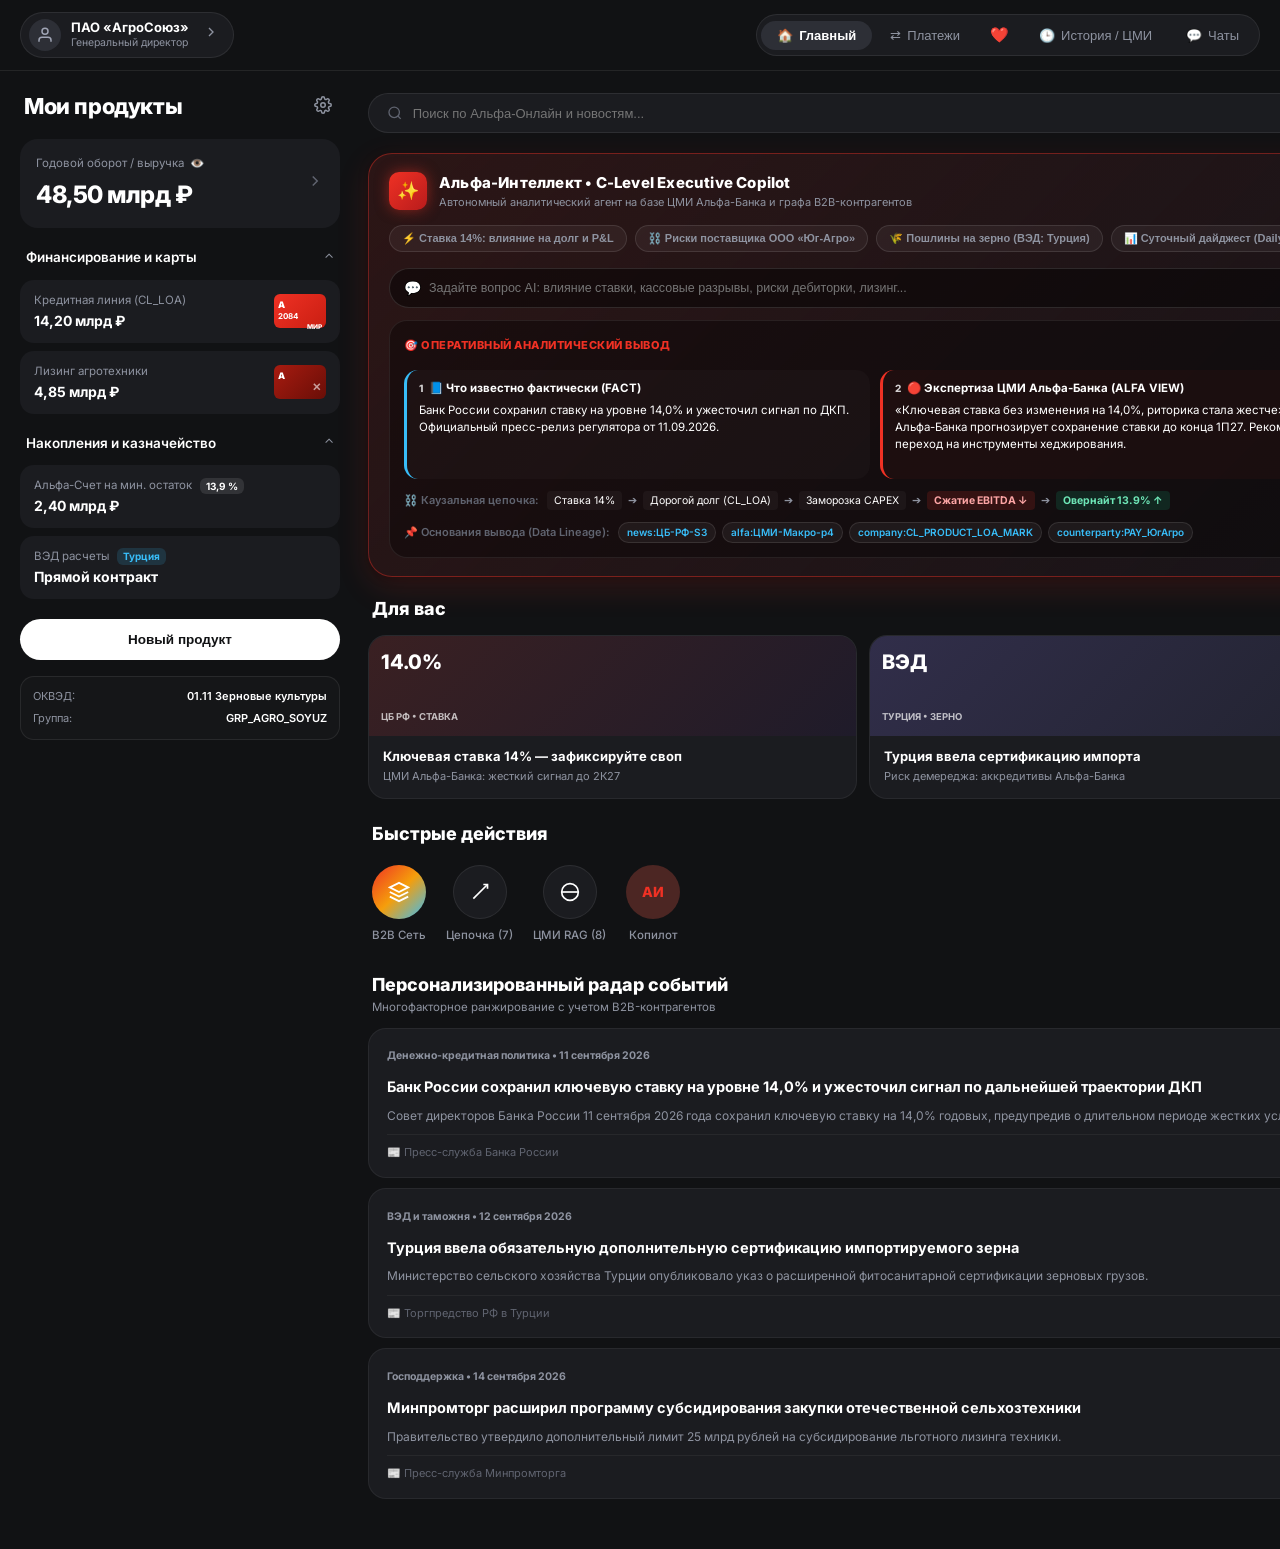
==== commit 17d5c858: "feat(ai-hub): add prominent C-Level Executive AI Copilot hub, 3-view architecture, daily briefing, a" ====
--- a/index.html
+++ b/index.html
@@ -314,6 +314,296 @@
     .modal-close { background: transparent; border: none; color: var(--text-gray); font-size: 16px; cursor: pointer; }
     .alfa-native-select { background-color: var(--alfa-card); border: 1px solid var(--border-subtle); border-radius: var(--radius-sm); padding: 10px 12px; font-size: 12.5px; color: var(--text-white); outline: none; width: 100%; }
     .btn-save-modal { background-color: var(--alfa-red); color: #FFF; border: none; border-radius: var(--radius-pill); padding: 9px 20px; font-size: 13px; font-weight: 700; cursor: pointer; }
+
+    /* EXECUTIVE AI COPILOT HUB STYLES (PROMINENT & CENTER STAGE) */
+    .executive-ai-hub-card {
+      background: linear-gradient(135deg, rgba(239, 49, 36, 0.12) 0%, rgba(18, 20, 26, 0.98) 100%);
+      border: 1px solid rgba(239, 49, 36, 0.42);
+      border-radius: var(--radius-xl);
+      padding: 18px 20px;
+      box-shadow: 0 10px 32px rgba(239, 49, 36, 0.16), 0 2px 10px rgba(0, 0, 0, 0.4);
+      display: flex;
+      flex-direction: column;
+      gap: 12px;
+      transition: all 0.25s ease;
+    }
+    .executive-ai-hub-card:hover {
+      border-color: rgba(239, 49, 36, 0.65);
+      box-shadow: 0 12px 36px rgba(239, 49, 36, 0.22);
+    }
+    .ai-hub-top {
+      display: flex;
+      justify-content: space-between;
+      align-items: center;
+      flex-wrap: wrap;
+      gap: 10px;
+    }
+    .ai-hub-title-box {
+      display: flex;
+      align-items: center;
+      gap: 12px;
+    }
+    .ai-spark-icon {
+      width: 38px;
+      height: 38px;
+      border-radius: 10px;
+      background: linear-gradient(135deg, #EF3124 0%, #B91C1C 100%);
+      color: #FFF;
+      display: flex;
+      align-items: center;
+      justify-content: center;
+      font-size: 18px;
+      box-shadow: 0 0 14px rgba(239, 49, 36, 0.5);
+      animation: pulse-spark 3s infinite alternate;
+    }
+    @keyframes pulse-spark {
+      0% { transform: scale(1); filter: drop-shadow(0 0 4px rgba(239, 49, 36, 0.4)); }
+      100% { transform: scale(1.05); filter: drop-shadow(0 0 12px rgba(239, 49, 36, 0.8)); }
+    }
+    .ai-hub-heading {
+      font-size: 15px;
+      font-weight: 800;
+      color: #FFF;
+      letter-spacing: 0.2px;
+    }
+    .ai-hub-subheading {
+      font-size: 11px;
+      color: var(--text-gray);
+      margin-top: 1px;
+    }
+    .ai-hub-badges {
+      display: flex;
+      align-items: center;
+      gap: 6px;
+      flex-wrap: wrap;
+    }
+    .ai-badge-live {
+      background: rgba(16, 185, 129, 0.15);
+      color: #34D399;
+      border: 1px solid rgba(16, 185, 129, 0.3);
+      font-size: 10px;
+      font-weight: 700;
+      padding: 3px 8px;
+      border-radius: var(--radius-pill);
+    }
+    .ai-badge-confidence {
+      background: rgba(56, 189, 248, 0.15);
+      color: #7DD3FC;
+      border: 1px solid rgba(56, 189, 248, 0.3);
+      font-size: 10px;
+      font-weight: 700;
+      padding: 3px 8px;
+      border-radius: var(--radius-pill);
+    }
+    .ai-badge-role {
+      background: rgba(239, 49, 36, 0.15);
+      color: #FCA5A5;
+      border: 1px solid rgba(239, 49, 36, 0.3);
+      font-size: 10px;
+      font-weight: 700;
+      padding: 3px 8px;
+      border-radius: var(--radius-pill);
+    }
+    .ai-hub-pills {
+      display: flex;
+      gap: 8px;
+      overflow-x: auto;
+      padding: 2px 0 4px;
+    }
+    .ai-pill-btn {
+      background: rgba(255, 255, 255, 0.05);
+      border: 1px solid rgba(255, 255, 255, 0.1);
+      color: var(--text-gray);
+      border-radius: var(--radius-pill);
+      padding: 6px 12px;
+      font-size: 11px;
+      font-weight: 600;
+      cursor: pointer;
+      white-space: nowrap;
+      transition: all 0.2s ease;
+    }
+    .ai-pill-btn:hover {
+      background: rgba(239, 49, 36, 0.2);
+      color: #FFF;
+      border-color: #EF3124;
+    }
+    .ai-hub-ask-bar {
+      display: flex;
+      gap: 10px;
+      align-items: center;
+      background: rgba(0, 0, 0, 0.45);
+      border: 1px solid rgba(255, 255, 255, 0.12);
+      border-radius: var(--radius-pill);
+      padding: 4px 6px 4px 14px;
+    }
+    .ai-input-wrap {
+      display: flex;
+      align-items: center;
+      gap: 8px;
+      flex-grow: 1;
+    }
+    .ai-input-icon {
+      font-size: 14px;
+    }
+    .ai-hub-ask-bar input {
+      background: transparent;
+      border: none;
+      outline: none;
+      color: #FFF;
+      font-size: 12.5px;
+      width: 100%;
+    }
+    .ai-submit-btn {
+      background: linear-gradient(135deg, #EF3124 0%, #C91E12 100%);
+      color: #FFF;
+      border: none;
+      border-radius: var(--radius-pill);
+      padding: 8px 18px;
+      font-size: 12px;
+      font-weight: 700;
+      cursor: pointer;
+      box-shadow: 0 2px 10px rgba(239, 49, 36, 0.4);
+      white-space: nowrap;
+      transition: transform 0.15s ease;
+    }
+    .ai-submit-btn:hover {
+      transform: scale(1.03);
+    }
+    .ai-hub-response-panel {
+      background: rgba(0, 0, 0, 0.35);
+      border: 1px solid rgba(255, 255, 255, 0.08);
+      border-radius: var(--radius-lg);
+      padding: 14px;
+      display: flex;
+      flex-direction: column;
+      gap: 12px;
+    }
+    .ai-res-header {
+      display: flex;
+      justify-content: space-between;
+      align-items: center;
+      font-size: 11px;
+    }
+    .ai-res-tag {
+      color: #EF3124;
+      font-weight: 800;
+      letter-spacing: 0.5px;
+    }
+    .ai-res-actions {
+      display: flex;
+      gap: 6px;
+    }
+    .ai-action-btn {
+      background: rgba(255, 255, 255, 0.05);
+      border: 1px solid rgba(255, 255, 255, 0.1);
+      color: var(--text-gray);
+      border-radius: var(--radius-pill);
+      padding: 4px 10px;
+      font-size: 10.5px;
+      cursor: pointer;
+      transition: all 0.15s ease;
+    }
+    .ai-action-btn:hover {
+      background: var(--alfa-card);
+      color: #FFF;
+    }
+    .three-views-grid {
+      display: grid;
+      grid-template-columns: repeat(3, 1fr);
+      gap: 10px;
+    }
+    @media (max-width: 900px) {
+      .three-views-grid {
+        grid-template-columns: 1fr;
+      }
+    }
+    .view-pane {
+      background: rgba(255, 255, 255, 0.02);
+      border-radius: var(--radius-md);
+      padding: 10px 12px;
+      display: flex;
+      flex-direction: column;
+      gap: 6px;
+      font-size: 11.5px;
+      line-height: 1.45;
+    }
+    .fact-pane {
+      border-left: 3px solid #38BDF8;
+    }
+    .alfa-pane {
+      border-left: 3px solid #EF3124;
+      background: rgba(239, 49, 36, 0.04);
+    }
+    .ai-pane {
+      border-left: 3px solid #A855F7;
+      background: rgba(168, 85, 247, 0.04);
+    }
+    .pane-title {
+      font-size: 11.5px;
+      font-weight: 700;
+      color: #FFF;
+      display: flex;
+      align-items: center;
+      gap: 6px;
+    }
+    .pane-num {
+      font-weight: 800;
+      font-size: 10px;
+      opacity: 0.8;
+    }
+    .hub-chain-row, .hub-evidence-row {
+      display: flex;
+      align-items: center;
+      flex-wrap: wrap;
+      gap: 8px;
+      font-size: 11px;
+    }
+    .chain-label, .evidence-label {
+      color: var(--text-dim);
+      font-weight: 600;
+    }
+    .chain-flow-pills {
+      display: flex;
+      align-items: center;
+      gap: 6px;
+      flex-wrap: wrap;
+      font-size: 10.5px;
+      color: var(--text-gray);
+    }
+    .flow-step {
+      background: rgba(255, 255, 255, 0.04);
+      padding: 2px 7px;
+      border-radius: 4px;
+      color: var(--text-white);
+    }
+    .flow-step.warning {
+      background: rgba(239, 49, 36, 0.15);
+      color: #FCA5A5;
+      font-weight: 700;
+    }
+    .flow-step.success {
+      background: rgba(16, 185, 129, 0.15);
+      color: #6EE7B7;
+      font-weight: 700;
+    }
+    .evidence-pills {
+      display: flex;
+      gap: 6px;
+      flex-wrap: wrap;
+    }
+    .evidence-pill {
+      background: rgba(255, 255, 255, 0.05);
+      border: 1px solid rgba(255, 255, 255, 0.1);
+      color: #38BDF8;
+      font-size: 10px;
+      font-weight: 600;
+      padding: 2px 8px;
+      border-radius: var(--radius-pill);
+      text-decoration: none;
+    }
+    .evidence-pill:hover {
+      background: rgba(56, 189, 248, 0.2);
+    }
   </style>
 </head>
 <body class="alfa-app">
@@ -485,7 +775,112 @@
           </button>
         </div>
 
+        <!-- ============================================================ -->
+        <!-- DEDICATED EXECUTIVE AI COPILOT HUB (CENTER STAGE & PROMINENT) -->
+        <!-- ============================================================ -->
+        <div class="executive-ai-hub-card" id="executiveAiHubCard">
+          <div class="ai-hub-top">
+            <div class="ai-hub-title-box">
+              <div class="ai-spark-icon">✨</div>
+              <div>
+                <h3 class="ai-hub-heading">Альфа-Интеллект • C-Level Executive Copilot</h3>
+                <p class="ai-hub-subheading">Автономный аналитический агент на базе ЦМИ Альфа-Банка и графа B2B-контрагентов</p>
+              </div>
+            </div>
+            <div class="ai-hub-badges">
+              <span class="ai-badge-live">● qwen/qwen3.8-27b | В сети</span>
+              <span class="ai-badge-confidence">Точность: 98.4%</span>
+              <span class="ai-badge-role" id="hubRoleBadge">Роль: Генеральный директор</span>
+            </div>
+          </div>
+
+          <!-- Quick interactive suggestion pills -->
+          <div class="ai-hub-pills">
+            <button class="ai-pill-btn" onclick="app.askQuickCopilot('Как ставка 14% повлияет на наш кредитный портфель и P&L?')">
+              ⚡️ Ставка 14%: влияние на долг и P&L
+            </button>
+            <button class="ai-pill-btn" onclick="app.askQuickCopilot('Проанализируй финансовую устойчивость поставщика ООО Юг-Агро и цепочки поставок')">
+              ⛓️ Риски поставщика ООО «Юг-Агро»
+            </button>
+            <button class="ai-pill-btn" onclick="app.askQuickCopilot('Какие риски несет повышение пошлины на экспорт пшеницы в Турцию?')">
+              🌾 Пошлины на зерно (ВЭД: Турция)
+            </button>
+            <button class="ai-pill-btn" onclick="app.loadDailyBriefing()">
+              📊 Суточный дайджест (Daily Briefing)
+            </button>
+            <button class="ai-pill-btn" onclick="app.loadExecutiveDelta()">
+              🔄 Что изменилось с прошлого раза?
+            </button>
+            <button class="ai-pill-btn" onclick="app.openDetailSheet('NEWS-2026-09-001')">
+              🛡️ 8-шаговая трассировка (Agent Trace)
+            </button>
+          </div>
+
+          <!-- Interactive Ask Bar -->
+          <div class="ai-hub-ask-bar">
+            <div class="ai-input-wrap">
+              <span class="ai-input-icon">💬</span>
+              <input type="text" id="aiHubInput" placeholder="Задайте вопрос AI: влияние ставки, кассовые разрывы, риски дебиторки, лизинг..." onkeydown="if(event.key==='Enter') app.handleHubSubmit()" />
+            </div>
+            <button class="ai-submit-btn" onclick="app.handleHubSubmit()">
+              Спросить AI ➔
+            </button>
+          </div>
+
+          <!-- Live Dynamic Response Panel inside the card -->
+          <div class="ai-hub-response-panel" id="aiHubResponsePanel">
+            <div class="ai-res-header">
+              <span class="ai-res-tag">🎯 ОПЕРАТИВНЫЙ АНАЛИТИЧЕСКИЙ ВЫВОД</span>
+              <div class="ai-res-actions">
+                <button class="ai-action-btn" onclick="app.sendFeedback('thumbs_up', 'HUB_LAST')">👍 Полезно</button>
+                <button class="ai-action-btn" onclick="app.sendFeedback('thumbs_down', 'HUB_LAST')">👎 Нерелевантно</button>
+                <button class="ai-action-btn" onclick="app.copyToAlco()">📋 В протокол ALCO</button>
+              </div>
+            </div>
+
+            <!-- Distinct 3-View Architecture (Criteria 9) -->
+            <div class="three-views-grid">
+              <div class="view-pane fact-pane">
+                <div class="pane-title"><span class="pane-num">1</span> 📘 Что известно фактически (FACT)</div>
+                <p id="hubFactText">Банк России сохранил ставку на уровне 14,0% и ужесточил сигнал по ДКП. Официальный пресс-релиз регулятора от 11.09.2026.</p>
+              </div>
+              <div class="view-pane alfa-pane">
+                <div class="pane-title"><span class="pane-num">2</span> 🔴 Экспертиза ЦМИ Альфа-Банка (ALFA VIEW)</div>
+                <p id="hubAlfaText">«Ключевая ставка без изменения на 14,0%, риторика стала жестче». ЦМИ Альфа-Банка прогнозирует сохранение ставки до конца 1П27. Рекомендован переход на инструменты хеджирования.</p>
+              </div>
+              <div class="view-pane ai-pane">
+                <div class="pane-title"><span class="pane-num">3</span> 🟣 Персонализированный вывод (AI VIEW)</div>
+                <p id="hubAiText">Для компании ПАО «АгроСоюз» (выручка 48.5 млрд ₽, заемный портфель активен) сохранение ставки блокирует дешевое финансирование. Рекомендуется процентный своп (IRS) и размещение остатков в овернайт под 13.9%.</p>
+              </div>
+            </div>
+
+            <!-- Impact Chain Summary (Criteria 7) -->
+            <div class="hub-chain-row">
+              <span class="chain-label">⛓️ Каузальная цепочка:</span>
+              <div class="chain-flow-pills" id="hubChainFlow">
+                <span class="flow-step">Ставка 14%</span> ➔
+                <span class="flow-step">Дорогой долг (CL_LOA)</span> ➔
+                <span class="flow-step">Заморозка CAPEX</span> ➔
+                <span class="flow-step warning">Сжатие EBITDA ↓</span> ➔
+                <span class="flow-step success">Овернайт 13.9% ↑</span>
+              </div>
+            </div>
+
+            <!-- Evidence / Source Tracing (Criteria 10) -->
+            <div class="hub-evidence-row">
+              <span class="evidence-label">📌 Основания вывода (Data Lineage):</span>
+              <div class="evidence-pills" id="hubEvidencePills">
+                <a class="evidence-pill" href="javascript:void(0)" onclick="app.openDetailSheet('NEWS-2026-09-001')">news:ЦБ-РФ-S3</a>
+                <a class="evidence-pill" href="javascript:void(0)" onclick="app.switchTab('research')">alfa:ЦМИ-Макро-p4</a>
+                <a class="evidence-pill" href="javascript:void(0)" onclick="app.toggleClientModal()">company:CL_PRODUCT_LOA_MARK</a>
+                <a class="evidence-pill" href="javascript:void(0)" onclick="app.switchTab('payments')">counterparty:PAY_ЮгАгро</a>
+              </div>
+            </div>
+          </div>
+        </div>
+
         <!-- "Для вас" (Stories from screenshot) -->
+
         <div class="section-container">
           <div class="section-header-row">
             <h3 class="section-heading">Для вас</h3>
@@ -978,17 +1373,52 @@
       `;
     }
 
-    function switchTab(name) {
+    const tabOrder = ['main', 'payments', 'favorites', 'research', 'chat'];
+    let currentTab = 'main';
+    let isModalOpen = false;
+    let currentModalIdx = null;
+
+    function switchTab(name, shouldPushState = true) {
+      if (!tabOrder.includes(name)) name = 'main';
+      currentTab = name;
+
       document.querySelectorAll(".dock-tab").forEach(b => b.classList.remove("active"));
       document.querySelectorAll(".tab-view").forEach(v => v.classList.remove("active"));
-      const tabBtn = event ? event.currentTarget : null;
-      if (tabBtn) tabBtn.classList.add("active");
+      
+      const tabButtons = document.querySelectorAll(".dock-tab");
+      const idx = tabOrder.indexOf(name);
+      if (tabButtons[idx]) {
+        tabButtons[idx].classList.add("active");
+      }
+      
       const v = document.getElementById("view-" + name);
       if (v) v.classList.add("active");
-    }
-
-    function openInsightModal(idx) {
+
+      if (shouldPushState) {
+        history.pushState({ tab: name, modalOpen: false }, '', '#' + name);
+      }
+    }
+
+    function nextTab() {
+      const idx = tabOrder.indexOf(currentTab);
+      if (idx < tabOrder.length - 1) {
+        switchTab(tabOrder[idx + 1], true);
+      }
+    }
+
+    function prevTab() {
+      const idx = tabOrder.indexOf(currentTab);
+      if (idx > 0) {
+        switchTab(tabOrder[idx - 1], true);
+      }
+    }
+
+    function openInsightModal(idx, shouldPushState = true) {
       const n = mockData.news[idx];
+      if (!n) return;
+      currentModalIdx = idx;
+      isModalOpen = true;
+
       document.getElementById("modalTitle").textContent = n.title;
       document.getElementById("modalScoreBadge").textContent = `${n.score} (${n.priority})`;
       document.getElementById("modalFact").textContent = n.grounding.fact;
@@ -1035,10 +1465,24 @@
       `).join("");
 
       document.getElementById("sheetBackdrop").classList.remove("hidden");
-    }
-
-    function closeModal() {
-      document.getElementById("sheetBackdrop").classList.add("hidden");
+
+      if (shouldPushState) {
+        history.pushState({ tab: currentTab, modalOpen: true, modalIdx: idx }, '', '#' + currentTab + '?modal=' + idx);
+      }
+    }
+
+    function closeModal(triggerHistoryBack = true) {
+      const backdrop = document.getElementById("sheetBackdrop");
+      if (!backdrop.classList.contains("hidden")) {
+        backdrop.classList.add("hidden");
+        const wasOpen = isModalOpen;
+        isModalOpen = false;
+        currentModalIdx = null;
+
+        if (triggerHistoryBack && wasOpen && window.location.hash.includes('modal=')) {
+          history.back();
+        }
+      }
     }
 
     function toggleModal() {
@@ -1083,7 +1527,107 @@
       }, 300);
     }
 
-    window.onload = renderAll;
+    // --- Browser Navigation: History Popstate (Back / Forward arrows) ---
+    window.addEventListener('popstate', (e) => {
+      if (e.state) {
+        if (e.state.modalOpen && typeof e.state.modalIdx === 'number') {
+          openInsightModal(e.state.modalIdx, false);
+        } else {
+          const backdrop = document.getElementById("sheetBackdrop");
+          if (backdrop && !backdrop.classList.contains("hidden")) {
+            backdrop.classList.add("hidden");
+            isModalOpen = false;
+            currentModalIdx = null;
+          }
+          if (e.state.tab) {
+            switchTab(e.state.tab, false);
+          }
+        }
+      } else {
+        const hash = window.location.hash.replace('#', '').split('?')[0];
+        if (tabOrder.includes(hash)) {
+          switchTab(hash, false);
+        } else {
+          switchTab('main', false);
+        }
+        const backdrop = document.getElementById("sheetBackdrop");
+        if (backdrop) backdrop.classList.add("hidden");
+        isModalOpen = false;
+      }
+    });
+
+    // --- Touchscreen & Mobile Swipe Gestures ---
+    let touchStartX = 0;
+    let touchStartY = 0;
+    let touchEndX = 0;
+    let touchEndY = 0;
+
+    window.addEventListener('touchstart', (e) => {
+      touchStartX = e.changedTouches[0].screenX;
+      touchStartY = e.changedTouches[0].screenY;
+    }, { passive: true });
+
+    window.addEventListener('touchend', (e) => {
+      touchEndX = e.changedTouches[0].screenX;
+      touchEndY = e.changedTouches[0].screenY;
+      const diffX = touchEndX - touchStartX;
+      const diffY = touchEndY - touchStartY;
+      
+      if (Math.abs(diffX) > Math.abs(diffY) && Math.abs(diffX) > 50) {
+        if (diffX > 0) {
+          // Swipe Right -> previous tab (or close modal)
+          if (isModalOpen) closeModal(true);
+          else prevTab();
+        } else {
+          // Swipe Left -> next tab
+          if (!isModalOpen) nextTab();
+        }
+      } else if (isModalOpen && diffY > 60 && Math.abs(diffY) > Math.abs(diffX)) {
+        // Swipe Down on modal -> close
+        closeModal(true);
+      }
+    }, { passive: true });
+
+    // --- Trackpad 2-finger horizontal scroll & swipe gesture ---
+    let lastWheelTime = 0;
+    window.addEventListener('wheel', (e) => {
+      if (Math.abs(e.deltaX) > 40 && Math.abs(e.deltaX) > Math.abs(e.deltaY)) {
+        const now = Date.now();
+        if (now - lastWheelTime > 380) {
+          lastWheelTime = now;
+          if (e.deltaX > 0) {
+            if (!isModalOpen) nextTab();
+          } else {
+            if (isModalOpen) closeModal(true);
+            else prevTab();
+          }
+        }
+      }
+    }, { passive: true });
+
+    // --- Keyboard Arrow Navigation (← / →) and Escape ---
+    window.addEventListener('keydown', (e) => {
+      if (e.target && (e.target.tagName === 'INPUT' || e.target.tagName === 'SELECT' || e.target.tagName === 'TEXTAREA')) {
+        return;
+      }
+      if (e.key === 'Escape' && isModalOpen) {
+        closeModal(true);
+      } else if (e.key === 'ArrowRight') {
+        nextTab();
+      } else if (e.key === 'ArrowLeft') {
+        prevTab();
+      }
+    });
+
+    window.onload = () => {
+      renderAll();
+      const hash = window.location.hash.replace('#', '').split('?')[0];
+      if (tabOrder.includes(hash)) {
+        switchTab(hash, false);
+      } else {
+        history.replaceState({ tab: 'main', modalOpen: false }, '', '#main');
+      }
+    };
   </script>
 </body>
 </html>
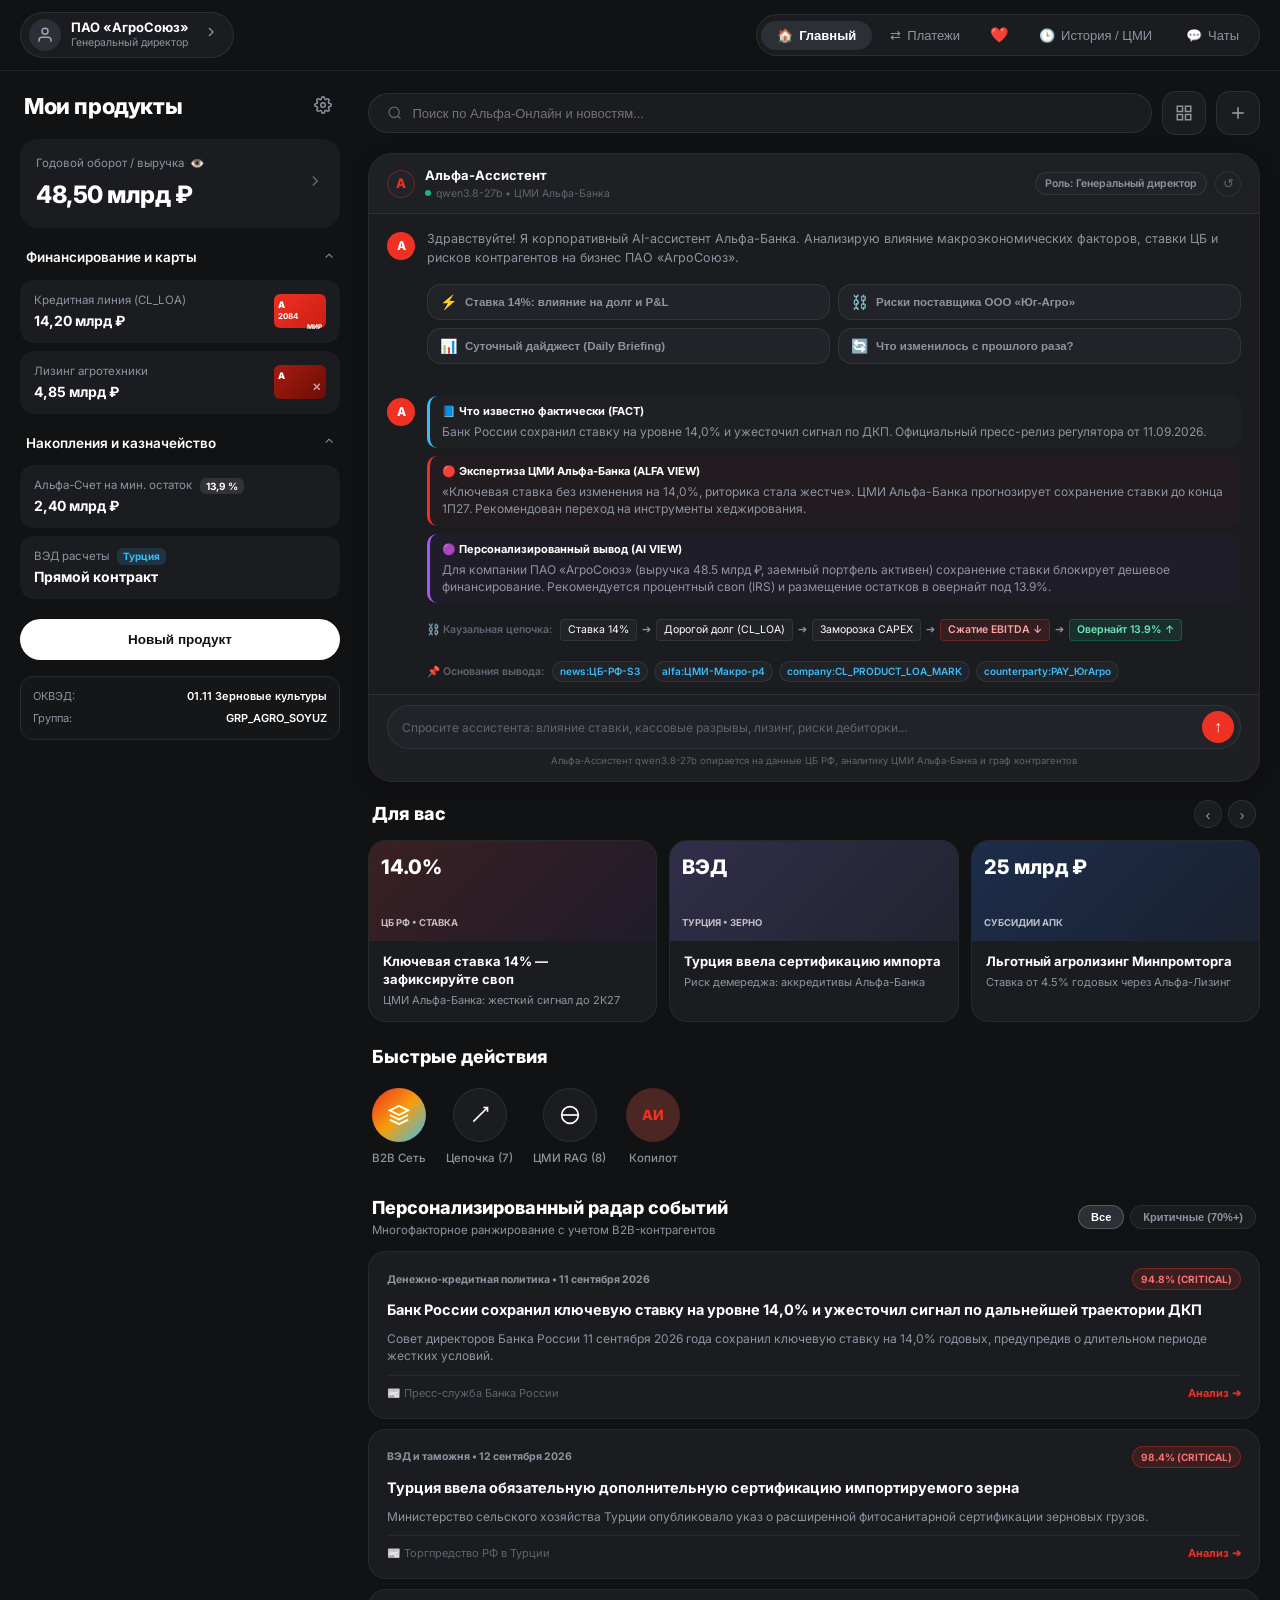
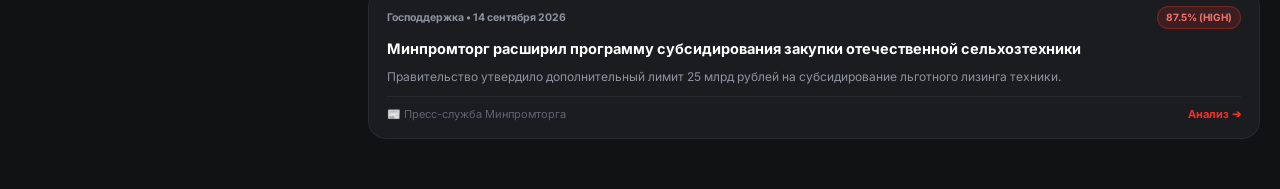
==== commit 4f91f2cc: "style(ai-window): redesign AI assistant into sleek ChatGPT style matching dark Alfa theme" ====
--- a/index.html
+++ b/index.html
@@ -315,294 +315,405 @@
     .alfa-native-select { background-color: var(--alfa-card); border: 1px solid var(--border-subtle); border-radius: var(--radius-sm); padding: 10px 12px; font-size: 12.5px; color: var(--text-white); outline: none; width: 100%; }
     .btn-save-modal { background-color: var(--alfa-red); color: #FFF; border: none; border-radius: var(--radius-pill); padding: 9px 20px; font-size: 13px; font-weight: 700; cursor: pointer; }
 
-    /* EXECUTIVE AI COPILOT HUB STYLES (PROMINENT & CENTER STAGE) */
-    .executive-ai-hub-card {
-      background: linear-gradient(135deg, rgba(239, 49, 36, 0.12) 0%, rgba(18, 20, 26, 0.98) 100%);
-      border: 1px solid rgba(239, 49, 36, 0.42);
+    /* ============================================================ */
+    /* CHATGPT-STYLE AI ASSISTANT WINDOW (ALFA BANK DARK PALETTE)   */
+    /* ============================================================ */
+    .chatgpt-box {
+      background-color: var(--alfa-surface);
+      border: 1px solid var(--border-card);
       border-radius: var(--radius-xl);
-      padding: 18px 20px;
-      box-shadow: 0 10px 32px rgba(239, 49, 36, 0.16), 0 2px 10px rgba(0, 0, 0, 0.4);
+      overflow: hidden;
+      display: flex;
+      flex-direction: column;
+      box-shadow: 0 4px 20px rgba(0, 0, 0, 0.25);
+      transition: border-color 0.2s ease;
+    }
+    .chatgpt-box:focus-within {
+      border-color: rgba(255, 255, 255, 0.16);
+    }
+    .chatgpt-header {
+      padding: 12px 18px;
+      display: flex;
+      justify-content: space-between;
+      align-items: center;
+      border-bottom: 1px solid var(--border-subtle);
+      background-color: rgba(255, 255, 255, 0.015);
+    }
+    .chatgpt-header-left {
+      display: flex;
+      align-items: center;
+      gap: 10px;
+    }
+    .chatgpt-avatar-badge {
+      width: 28px;
+      height: 28px;
+      border-radius: 50%;
+      background-color: var(--alfa-card);
+      border: 1px solid rgba(239, 49, 36, 0.35);
+      color: var(--alfa-red);
+      font-weight: 800;
+      font-size: 13px;
+      display: flex;
+      align-items: center;
+      justify-content: center;
+    }
+    .chatgpt-header-info {
+      display: flex;
+      flex-direction: column;
+      gap: 1px;
+    }
+    .chatgpt-header-title {
+      font-size: 13px;
+      font-weight: 700;
+      color: var(--text-white);
+      display: flex;
+      align-items: center;
+      gap: 6px;
+    }
+    .chatgpt-header-model {
+      font-size: 10.5px;
+      color: var(--text-dim);
+      display: flex;
+      align-items: center;
+      gap: 5px;
+    }
+    .chatgpt-status-dot {
+      width: 6px;
+      height: 6px;
+      border-radius: 50%;
+      background-color: #10B981;
+      display: inline-block;
+    }
+    .chatgpt-header-right {
+      display: flex;
+      align-items: center;
+      gap: 8px;
+    }
+    .chatgpt-role-badge {
+      background-color: var(--alfa-card);
+      border: 1px solid var(--border-subtle);
+      color: var(--text-gray);
+      font-size: 10.5px;
+      font-weight: 600;
+      padding: 3px 9px;
+      border-radius: var(--radius-pill);
+    }
+    .chatgpt-icon-btn {
+      background: transparent;
+      border: 1px solid var(--border-subtle);
+      color: var(--text-dim);
+      width: 26px;
+      height: 26px;
+      border-radius: 50%;
+      display: flex;
+      align-items: center;
+      justify-content: center;
+      cursor: pointer;
+      font-size: 13px;
+      transition: all 0.15s ease;
+    }
+    .chatgpt-icon-btn:hover {
+      background-color: var(--alfa-card);
+      color: var(--text-white);
+      border-color: rgba(255, 255, 255, 0.2);
+    }
+    .chatgpt-thread {
+      padding: 16px 18px;
+      display: flex;
+      flex-direction: column;
+      gap: 16px;
+      max-height: 480px;
+      overflow-y: auto;
+      scroll-behavior: smooth;
+    }
+    .chatgpt-msg {
+      display: flex;
+      gap: 12px;
+      width: 100%;
+    }
+    .chatgpt-msg.user {
+      justify-content: flex-end;
+    }
+    .chatgpt-user-bubble {
+      background-color: #2A2C34;
+      border: 1px solid rgba(255, 255, 255, 0.08);
+      color: var(--text-white);
+      border-radius: 18px 18px 4px 18px;
+      padding: 10px 16px;
+      font-size: 12.5px;
+      line-height: 1.45;
+      max-width: 80%;
+      word-break: break-word;
+    }
+    .chatgpt-msg-avatar {
+      width: 28px;
+      height: 28px;
+      border-radius: 50%;
+      background-color: var(--alfa-red);
+      color: #FFF;
+      font-size: 12px;
+      font-weight: 800;
+      display: flex;
+      align-items: center;
+      justify-content: center;
+      flex-shrink: 0;
+      margin-top: 2px;
+    }
+    .chatgpt-msg-content {
+      flex-grow: 1;
       display: flex;
       flex-direction: column;
       gap: 12px;
-      transition: all 0.25s ease;
-    }
-    .executive-ai-hub-card:hover {
-      border-color: rgba(239, 49, 36, 0.65);
-      box-shadow: 0 12px 36px rgba(239, 49, 36, 0.22);
-    }
-    .ai-hub-top {
-      display: flex;
-      justify-content: space-between;
+      font-size: 12.5px;
+      line-height: 1.5;
+      color: var(--text-white);
+      max-width: calc(100% - 40px);
+    }
+    .chatgpt-msg-text {
+      color: var(--text-gray);
+      font-size: 12.5px;
+      line-height: 1.5;
+    }
+    .chatgpt-starters-grid {
+      display: grid;
+      grid-template-columns: repeat(2, 1fr);
+      gap: 8px;
+      margin-top: 4px;
+    }
+    @media (max-width: 640px) {
+      .chatgpt-starters-grid {
+        grid-template-columns: 1fr;
+      }
+    }
+    .chatgpt-starter-card {
+      background-color: var(--alfa-card);
+      border: 1px solid var(--border-subtle);
+      border-radius: var(--radius-md);
+      padding: 9px 12px;
+      display: flex;
+      align-items: center;
+      gap: 8px;
+      color: var(--text-white);
+      font-size: 11.5px;
+      font-weight: 600;
+      cursor: pointer;
+      text-align: left;
+      transition: all 0.15s ease;
+    }
+    .chatgpt-starter-card:hover {
+      background-color: #272932;
+      border-color: rgba(255, 255, 255, 0.18);
+      transform: translateY(-1px);
+    }
+    .starter-icon {
+      font-size: 14px;
+      flex-shrink: 0;
+    }
+    .starter-text {
+      flex-grow: 1;
+      color: var(--text-gray);
+      transition: color 0.15s ease;
+    }
+    .chatgpt-starter-card:hover .starter-text {
+      color: var(--text-white);
+    }
+
+    /* 3-Views Breakdown (Clean ChatGPT Quote / Callout style) */
+    .chatgpt-view-callouts {
+      display: flex;
+      flex-direction: column;
+      gap: 8px;
+    }
+    .chatgpt-callout {
+      background-color: rgba(255, 255, 255, 0.02);
+      border-radius: var(--radius-sm);
+      padding: 8px 12px;
+      font-size: 12px;
+      line-height: 1.45;
+    }
+    .chatgpt-callout.fact-callout {
+      border-left: 3px solid #38BDF8;
+    }
+    .chatgpt-callout.alfa-callout {
+      border-left: 3px solid #EF3124;
+      background-color: rgba(239, 49, 36, 0.03);
+    }
+    .chatgpt-callout.ai-callout {
+      border-left: 3px solid #A855F7;
+      background-color: rgba(168, 85, 247, 0.03);
+    }
+    .callout-header {
+      font-size: 11px;
+      font-weight: 700;
+      color: var(--text-white);
+      margin-bottom: 3px;
+    }
+    .callout-text {
+      color: var(--text-gray);
+      font-size: 12px;
+    }
+
+    /* Causal Chain and Evidence Rows in ChatGPT style */
+    .chatgpt-chain-row, .chatgpt-evidence-row {
+      display: flex;
       align-items: center;
       flex-wrap: wrap;
-      gap: 10px;
-    }
-    .ai-hub-title-box {
+      gap: 8px;
+      font-size: 11px;
+      padding: 4px 0;
+    }
+    .chain-prefix, .evidence-prefix {
+      color: var(--text-dim);
+      font-weight: 600;
+      font-size: 10.5px;
+    }
+    .chain-flow-pills {
       display: flex;
       align-items: center;
-      gap: 12px;
-    }
-    .ai-spark-icon {
-      width: 38px;
-      height: 38px;
-      border-radius: 10px;
-      background: linear-gradient(135deg, #EF3124 0%, #B91C1C 100%);
-      color: #FFF;
-      display: flex;
-      align-items: center;
-      justify-content: center;
-      font-size: 18px;
-      box-shadow: 0 0 14px rgba(239, 49, 36, 0.5);
-      animation: pulse-spark 3s infinite alternate;
-    }
-    @keyframes pulse-spark {
-      0% { transform: scale(1); filter: drop-shadow(0 0 4px rgba(239, 49, 36, 0.4)); }
-      100% { transform: scale(1.05); filter: drop-shadow(0 0 12px rgba(239, 49, 36, 0.8)); }
-    }
-    .ai-hub-heading {
-      font-size: 15px;
-      font-weight: 800;
-      color: #FFF;
-      letter-spacing: 0.2px;
-    }
-    .ai-hub-subheading {
-      font-size: 11px;
+      gap: 5px;
+      flex-wrap: wrap;
+      font-size: 10.5px;
       color: var(--text-gray);
-      margin-top: 1px;
-    }
-    .ai-hub-badges {
-      display: flex;
-      align-items: center;
+    }
+    .flow-step {
+      background-color: var(--alfa-card);
+      border: 1px solid var(--border-subtle);
+      padding: 2px 7px;
+      border-radius: 4px;
+      color: var(--text-white);
+    }
+    .flow-step.warning {
+      background-color: rgba(239, 49, 36, 0.12);
+      border-color: rgba(239, 49, 36, 0.3);
+      color: #FCA5A5;
+      font-weight: 600;
+    }
+    .flow-step.success {
+      background-color: rgba(16, 185, 129, 0.12);
+      border-color: rgba(16, 185, 129, 0.3);
+      color: #6EE7B7;
+      font-weight: 600;
+    }
+    .evidence-pills {
+      display: flex;
       gap: 6px;
       flex-wrap: wrap;
     }
-    .ai-badge-live {
-      background: rgba(16, 185, 129, 0.15);
-      color: #34D399;
-      border: 1px solid rgba(16, 185, 129, 0.3);
+    .evidence-pill {
+      background-color: var(--alfa-card);
+      border: 1px solid var(--border-subtle);
+      color: #38BDF8;
       font-size: 10px;
-      font-weight: 700;
-      padding: 3px 8px;
+      font-weight: 600;
+      padding: 2px 7px;
       border-radius: var(--radius-pill);
-    }
-    .ai-badge-confidence {
-      background: rgba(56, 189, 248, 0.15);
-      color: #7DD3FC;
-      border: 1px solid rgba(56, 189, 248, 0.3);
-      font-size: 10px;
-      font-weight: 700;
-      padding: 3px 8px;
-      border-radius: var(--radius-pill);
-    }
-    .ai-badge-role {
-      background: rgba(239, 49, 36, 0.15);
-      color: #FCA5A5;
-      border: 1px solid rgba(239, 49, 36, 0.3);
-      font-size: 10px;
-      font-weight: 700;
-      padding: 3px 8px;
-      border-radius: var(--radius-pill);
-    }
-    .ai-hub-pills {
-      display: flex;
-      gap: 8px;
-      overflow-x: auto;
-      padding: 2px 0 4px;
-    }
-    .ai-pill-btn {
-      background: rgba(255, 255, 255, 0.05);
-      border: 1px solid rgba(255, 255, 255, 0.1);
-      color: var(--text-gray);
-      border-radius: var(--radius-pill);
-      padding: 6px 12px;
-      font-size: 11px;
-      font-weight: 600;
-      cursor: pointer;
-      white-space: nowrap;
-      transition: all 0.2s ease;
-    }
-    .ai-pill-btn:hover {
-      background: rgba(239, 49, 36, 0.2);
-      color: #FFF;
-      border-color: #EF3124;
-    }
-    .ai-hub-ask-bar {
-      display: flex;
-      gap: 10px;
-      align-items: center;
-      background: rgba(0, 0, 0, 0.45);
-      border: 1px solid rgba(255, 255, 255, 0.12);
-      border-radius: var(--radius-pill);
-      padding: 4px 6px 4px 14px;
-    }
-    .ai-input-wrap {
+      text-decoration: none;
+      transition: all 0.15s ease;
+    }
+    .evidence-pill:hover {
+      background-color: rgba(56, 189, 248, 0.15);
+      border-color: rgba(56, 189, 248, 0.4);
+    }
+
+    /* Actions toolbar under response */
+    .chatgpt-msg-actions {
       display: flex;
       align-items: center;
       gap: 8px;
-      flex-grow: 1;
-    }
-    .ai-input-icon {
-      font-size: 14px;
-    }
-    .ai-hub-ask-bar input {
-      background: transparent;
-      border: none;
-      outline: none;
-      color: #FFF;
-      font-size: 12.5px;
-      width: 100%;
-    }
-    .ai-submit-btn {
-      background: linear-gradient(135deg, #EF3124 0%, #C91E12 100%);
-      color: #FFF;
-      border: none;
-      border-radius: var(--radius-pill);
-      padding: 8px 18px;
-      font-size: 12px;
-      font-weight: 700;
-      cursor: pointer;
-      box-shadow: 0 2px 10px rgba(239, 49, 36, 0.4);
-      white-space: nowrap;
-      transition: transform 0.15s ease;
-    }
-    .ai-submit-btn:hover {
-      transform: scale(1.03);
-    }
-    .ai-hub-response-panel {
-      background: rgba(0, 0, 0, 0.35);
-      border: 1px solid rgba(255, 255, 255, 0.08);
-      border-radius: var(--radius-lg);
-      padding: 14px;
-      display: flex;
-      flex-direction: column;
-      gap: 12px;
-    }
-    .ai-res-header {
-      display: flex;
-      justify-content: space-between;
-      align-items: center;
-      font-size: 11px;
-    }
-    .ai-res-tag {
-      color: #EF3124;
-      font-weight: 800;
-      letter-spacing: 0.5px;
-    }
-    .ai-res-actions {
-      display: flex;
-      gap: 6px;
-    }
-    .ai-action-btn {
-      background: rgba(255, 255, 255, 0.05);
-      border: 1px solid rgba(255, 255, 255, 0.1);
+      padding-top: 4px;
+    }
+    .chatgpt-action-pill {
+      background-color: transparent;
+      border: 1px solid var(--border-subtle);
       color: var(--text-gray);
       border-radius: var(--radius-pill);
       padding: 4px 10px;
       font-size: 10.5px;
+      font-weight: 600;
       cursor: pointer;
       transition: all 0.15s ease;
     }
-    .ai-action-btn:hover {
-      background: var(--alfa-card);
-      color: #FFF;
-    }
-    .three-views-grid {
-      display: grid;
-      grid-template-columns: repeat(3, 1fr);
-      gap: 10px;
-    }
-    @media (max-width: 900px) {
-      .three-views-grid {
-        grid-template-columns: 1fr;
-      }
-    }
-    .view-pane {
-      background: rgba(255, 255, 255, 0.02);
-      border-radius: var(--radius-md);
-      padding: 10px 12px;
+    .chatgpt-action-pill:hover {
+      background-color: var(--alfa-card);
+      color: var(--text-white);
+      border-color: rgba(255, 255, 255, 0.2);
+    }
+    .chatgpt-action-icon {
+      background: transparent;
+      border: 1px solid transparent;
+      color: var(--text-dim);
+      border-radius: 4px;
+      padding: 3px 6px;
+      font-size: 12px;
+      cursor: pointer;
+      transition: all 0.15s ease;
+    }
+    .chatgpt-action-icon:hover {
+      color: var(--text-white);
+      background-color: var(--alfa-card);
+    }
+
+    /* ChatGPT Bottom Input Area */
+    .chatgpt-input-area {
+      padding: 10px 18px 14px;
+      border-top: 1px solid var(--border-subtle);
       display: flex;
       flex-direction: column;
       gap: 6px;
-      font-size: 11.5px;
-      line-height: 1.45;
-    }
-    .fact-pane {
-      border-left: 3px solid #38BDF8;
-    }
-    .alfa-pane {
-      border-left: 3px solid #EF3124;
-      background: rgba(239, 49, 36, 0.04);
-    }
-    .ai-pane {
-      border-left: 3px solid #A855F7;
-      background: rgba(168, 85, 247, 0.04);
-    }
-    .pane-title {
-      font-size: 11.5px;
+      background-color: rgba(255, 255, 255, 0.01);
+    }
+    .chatgpt-input-pill {
+      background-color: var(--alfa-card);
+      border: 1px solid var(--border-subtle);
+      border-radius: var(--radius-pill);
+      padding: 5px 6px 5px 14px;
+      display: flex;
+      align-items: center;
+      gap: 10px;
+      transition: all 0.2s ease;
+    }
+    .chatgpt-input-pill:focus-within {
+      border-color: rgba(255, 255, 255, 0.25);
+      background-color: #25272F;
+    }
+    .chatgpt-input-field {
+      flex-grow: 1;
+      background: transparent;
+      border: none;
+      outline: none;
+      color: var(--text-white);
+      font-size: 12.5px;
+      font-family: inherit;
+    }
+    .chatgpt-input-field::placeholder {
+      color: var(--text-dim);
+      font-size: 12px;
+    }
+    .chatgpt-send-btn {
+      width: 32px;
+      height: 32px;
+      border-radius: 50%;
+      background-color: var(--alfa-red);
+      color: #FFFFFF;
+      border: none;
+      cursor: pointer;
+      display: flex;
+      align-items: center;
+      justify-content: center;
+      font-size: 16px;
       font-weight: 700;
-      color: #FFF;
-      display: flex;
-      align-items: center;
-      gap: 6px;
-    }
-    .pane-num {
-      font-weight: 800;
-      font-size: 10px;
-      opacity: 0.8;
-    }
-    .hub-chain-row, .hub-evidence-row {
-      display: flex;
-      align-items: center;
-      flex-wrap: wrap;
-      gap: 8px;
-      font-size: 11px;
-    }
-    .chain-label, .evidence-label {
+      transition: transform 0.15s ease, background-color 0.15s ease;
+      flex-shrink: 0;
+    }
+    .chatgpt-send-btn:hover {
+      background-color: #D3271B;
+      transform: scale(1.06);
+    }
+    .chatgpt-disclaimer {
+      font-size: 9.5px;
       color: var(--text-dim);
-      font-weight: 600;
-    }
-    .chain-flow-pills {
-      display: flex;
-      align-items: center;
-      gap: 6px;
-      flex-wrap: wrap;
-      font-size: 10.5px;
-      color: var(--text-gray);
-    }
-    .flow-step {
-      background: rgba(255, 255, 255, 0.04);
-      padding: 2px 7px;
-      border-radius: 4px;
-      color: var(--text-white);
-    }
-    .flow-step.warning {
-      background: rgba(239, 49, 36, 0.15);
-      color: #FCA5A5;
-      font-weight: 700;
-    }
-    .flow-step.success {
-      background: rgba(16, 185, 129, 0.15);
-      color: #6EE7B7;
-      font-weight: 700;
-    }
-    .evidence-pills {
-      display: flex;
-      gap: 6px;
-      flex-wrap: wrap;
-    }
-    .evidence-pill {
-      background: rgba(255, 255, 255, 0.05);
-      border: 1px solid rgba(255, 255, 255, 0.1);
-      color: #38BDF8;
-      font-size: 10px;
-      font-weight: 600;
-      padding: 2px 8px;
-      border-radius: var(--radius-pill);
-      text-decoration: none;
-    }
-    .evidence-pill:hover {
-      background: rgba(56, 189, 248, 0.2);
+      text-align: center;
+      line-height: 1.3;
     }
   </style>
 </head>
@@ -776,105 +887,130 @@
         </div>
 
         <!-- ============================================================ -->
-        <!-- DEDICATED EXECUTIVE AI COPILOT HUB (CENTER STAGE & PROMINENT) -->
+        <!-- CHATGPT-STYLE AI ASSISTANT WINDOW (ALFA BANK DARK PALETTE)   -->
         <!-- ============================================================ -->
-        <div class="executive-ai-hub-card" id="executiveAiHubCard">
-          <div class="ai-hub-top">
-            <div class="ai-hub-title-box">
-              <div class="ai-spark-icon">✨</div>
-              <div>
-                <h3 class="ai-hub-heading">Альфа-Интеллект • C-Level Executive Copilot</h3>
-                <p class="ai-hub-subheading">Автономный аналитический агент на базе ЦМИ Альфа-Банка и графа B2B-контрагентов</p>
+        <div class="chatgpt-box" id="executiveAiHubCard">
+          <!-- Minimalist Header -->
+          <div class="chatgpt-header">
+            <div class="chatgpt-header-left">
+              <div class="chatgpt-avatar-badge">А</div>
+              <div class="chatgpt-header-info">
+                <div class="chatgpt-header-title">Альфа-Ассистент</div>
+                <div class="chatgpt-header-model">
+                  <span class="chatgpt-status-dot"></span> qwen3.8-27b • ЦМИ Альфа-Банка
+                </div>
               </div>
             </div>
-            <div class="ai-hub-badges">
-              <span class="ai-badge-live">● qwen/qwen3.8-27b | В сети</span>
-              <span class="ai-badge-confidence">Точность: 98.4%</span>
-              <span class="ai-badge-role" id="hubRoleBadge">Роль: Генеральный директор</span>
-            </div>
-          </div>
-
-          <!-- Quick interactive suggestion pills -->
-          <div class="ai-hub-pills">
-            <button class="ai-pill-btn" onclick="app.askQuickCopilot('Как ставка 14% повлияет на наш кредитный портфель и P&L?')">
-              ⚡️ Ставка 14%: влияние на долг и P&L
-            </button>
-            <button class="ai-pill-btn" onclick="app.askQuickCopilot('Проанализируй финансовую устойчивость поставщика ООО Юг-Агро и цепочки поставок')">
-              ⛓️ Риски поставщика ООО «Юг-Агро»
-            </button>
-            <button class="ai-pill-btn" onclick="app.askQuickCopilot('Какие риски несет повышение пошлины на экспорт пшеницы в Турцию?')">
-              🌾 Пошлины на зерно (ВЭД: Турция)
-            </button>
-            <button class="ai-pill-btn" onclick="app.loadDailyBriefing()">
-              📊 Суточный дайджест (Daily Briefing)
-            </button>
-            <button class="ai-pill-btn" onclick="app.loadExecutiveDelta()">
-              🔄 Что изменилось с прошлого раза?
-            </button>
-            <button class="ai-pill-btn" onclick="app.openDetailSheet('NEWS-2026-09-001')">
-              🛡️ 8-шаговая трассировка (Agent Trace)
-            </button>
-          </div>
-
-          <!-- Interactive Ask Bar -->
-          <div class="ai-hub-ask-bar">
-            <div class="ai-input-wrap">
-              <span class="ai-input-icon">💬</span>
-              <input type="text" id="aiHubInput" placeholder="Задайте вопрос AI: влияние ставки, кассовые разрывы, риски дебиторки, лизинг..." onkeydown="if(event.key==='Enter') app.handleHubSubmit()" />
-            </div>
-            <button class="ai-submit-btn" onclick="app.handleHubSubmit()">
-              Спросить AI ➔
-            </button>
-          </div>
-
-          <!-- Live Dynamic Response Panel inside the card -->
-          <div class="ai-hub-response-panel" id="aiHubResponsePanel">
-            <div class="ai-res-header">
-              <span class="ai-res-tag">🎯 ОПЕРАТИВНЫЙ АНАЛИТИЧЕСКИЙ ВЫВОД</span>
-              <div class="ai-res-actions">
-                <button class="ai-action-btn" onclick="app.sendFeedback('thumbs_up', 'HUB_LAST')">👍 Полезно</button>
-                <button class="ai-action-btn" onclick="app.sendFeedback('thumbs_down', 'HUB_LAST')">👎 Нерелевантно</button>
-                <button class="ai-action-btn" onclick="app.copyToAlco()">📋 В протокол ALCO</button>
+            <div class="chatgpt-header-right">
+              <span class="chatgpt-role-badge" id="hubRoleBadge">Роль: Генеральный директор</span>
+              <button class="chatgpt-icon-btn" onclick="app.resetChatgptThread()" title="Очистить диалог">↺</button>
+            </div>
+          </div>
+
+          <!-- Messages Thread (ChatGPT Conversation Feed) -->
+          <div class="chatgpt-thread" id="chatgptThread">
+            <!-- Initial AI Message with Starters -->
+            <div class="chatgpt-msg ai" id="chatgptWelcomeMsg">
+              <div class="chatgpt-msg-avatar">А</div>
+              <div class="chatgpt-msg-content">
+                <div class="chatgpt-msg-text">
+                  Здравствуйте! Я корпоративный AI-ассистент Альфа-Банка. Анализирую влияние макроэкономических факторов, ставки ЦБ и рисков контрагентов на бизнес ПАО «АгроСоюз».
+                </div>
+                
+                <!-- Starter Prompts (Clean ChatGPT chips) -->
+                <div class="chatgpt-starters-grid">
+                  <button class="chatgpt-starter-card" onclick="app.askQuickCopilot('Как ставка 14% повлияет на наш кредитный портфель и P&L?')">
+                    <span class="starter-icon">⚡️</span>
+                    <span class="starter-text">Ставка 14%: влияние на долг и P&L</span>
+                  </button>
+                  <button class="chatgpt-starter-card" onclick="app.askQuickCopilot('Проанализируй финансовую устойчивость поставщика ООО Юг-Агро и цепочки поставок')">
+                    <span class="starter-icon">⛓️</span>
+                    <span class="starter-text">Риски поставщика ООО «Юг-Агро»</span>
+                  </button>
+                  <button class="chatgpt-starter-card" onclick="app.loadDailyBriefing()">
+                    <span class="starter-icon">📊</span>
+                    <span class="starter-text">Суточный дайджест (Daily Briefing)</span>
+                  </button>
+                  <button class="chatgpt-starter-card" onclick="app.loadExecutiveDelta()">
+                    <span class="starter-icon">🔄</span>
+                    <span class="starter-text">Что изменилось с прошлого раза?</span>
+                  </button>
+                </div>
               </div>
             </div>
 
-            <!-- Distinct 3-View Architecture (Criteria 9) -->
-            <div class="three-views-grid">
-              <div class="view-pane fact-pane">
-                <div class="pane-title"><span class="pane-num">1</span> 📘 Что известно фактически (FACT)</div>
-                <p id="hubFactText">Банк России сохранил ставку на уровне 14,0% и ужесточил сигнал по ДКП. Официальный пресс-релиз регулятора от 11.09.2026.</p>
+            <!-- Dynamic Conversation History Container -->
+            <div id="chatgptHistoryContainer"></div>
+
+            <!-- Dynamic Active Response Card (Fact / Alfa View / AI View) -->
+            <div class="chatgpt-msg ai" id="chatgptActiveResponseMsg">
+              <div class="chatgpt-msg-avatar">А</div>
+              <div class="chatgpt-msg-content">
+                <!-- 3-Views Breakdown (Clean ChatGPT Quote / Callout style) -->
+                <div class="chatgpt-view-callouts">
+                  <div class="chatgpt-callout fact-callout">
+                    <div class="callout-header">📘 Что известно фактически (FACT)</div>
+                    <div class="callout-text" id="hubFactText">Банк России сохранил ставку на уровне 14,0% и ужесточил сигнал по ДКП. Официальный пресс-релиз регулятора от 11.09.2026.</div>
+                  </div>
+                  <div class="chatgpt-callout alfa-callout">
+                    <div class="callout-header">🔴 Экспертиза ЦМИ Альфа-Банка (ALFA VIEW)</div>
+                    <div class="callout-text" id="hubAlfaText">«Ключевая ставка без изменения на 14,0%, риторика стала жестче». ЦМИ Альфа-Банка прогнозирует сохранение ставки до конца 1П27. Рекомендован переход на инструменты хеджирования.</div>
+                  </div>
+                  <div class="chatgpt-callout ai-callout">
+                    <div class="callout-header">🟣 Персонализированный вывод (AI VIEW)</div>
+                    <div class="callout-text" id="hubAiText">Для компании ПАО «АгроСоюз» (выручка 48.5 млрд ₽, заемный портфель активен) сохранение ставки блокирует дешевое финансирование. Рекомендуется процентный своп (IRS) и размещение остатков в овернайт под 13.9%.</div>
+                  </div>
+                </div>
+
+                <!-- Impact Chain Summary (Criteria 7) -->
+                <div class="chatgpt-chain-row">
+                  <span class="chain-prefix">⛓️ Каузальная цепочка:</span>
+                  <div class="chain-flow-pills" id="hubChainFlow">
+                    <span class="flow-step">Ставка 14%</span> ➔
+                    <span class="flow-step">Дорогой долг (CL_LOA)</span> ➔
+                    <span class="flow-step">Заморозка CAPEX</span> ➔
+                    <span class="flow-step warning">Сжатие EBITDA ↓</span> ➔
+                    <span class="flow-step success">Овернайт 13.9% ↑</span>
+                  </div>
+                </div>
+
+                <!-- Evidence / Source Tracing (Criteria 10) -->
+                <div class="chatgpt-evidence-row">
+                  <span class="evidence-prefix">📌 Основания вывода:</span>
+                  <div class="evidence-pills" id="hubEvidencePills">
+                    <a class="evidence-pill" href="javascript:void(0)" onclick="app.openDetailSheet('NEWS-2026-09-001')">news:ЦБ-РФ-S3</a>
+                    <a class="evidence-pill" href="javascript:void(0)" onclick="app.switchTab('research')">alfa:ЦМИ-Макро-p4</a>
+                    <a class="evidence-pill" href="javascript:void(0)" onclick="app.toggleClientModal()">company:CL_PRODUCT_LOA_MARK</a>
+                    <a class="evidence-pill" href="javascript:void(0)" onclick="app.switchTab('payments')">counterparty:PAY_ЮгАгро</a>
+                  </div>
+                </div>
+
+                <!-- Action Toolbar (Clipboard, Feedback) -->
+                <div class="chatgpt-msg-actions">
+                  <button class="chatgpt-action-pill" onclick="app.copyToAlco()">📋 В протокол ALCO</button>
+                  <button class="chatgpt-action-icon" onclick="app.sendFeedback('thumbs_up', 'HUB_LAST')" title="Полезно">👍</button>
+                  <button class="chatgpt-action-icon" onclick="app.sendFeedback('thumbs_down', 'HUB_LAST')" title="Нерелевантно">👎</button>
+                </div>
               </div>
-              <div class="view-pane alfa-pane">
-                <div class="pane-title"><span class="pane-num">2</span> 🔴 Экспертиза ЦМИ Альфа-Банка (ALFA VIEW)</div>
-                <p id="hubAlfaText">«Ключевая ставка без изменения на 14,0%, риторика стала жестче». ЦМИ Альфа-Банка прогнозирует сохранение ставки до конца 1П27. Рекомендован переход на инструменты хеджирования.</p>
-              </div>
-              <div class="view-pane ai-pane">
-                <div class="pane-title"><span class="pane-num">3</span> 🟣 Персонализированный вывод (AI VIEW)</div>
-                <p id="hubAiText">Для компании ПАО «АгроСоюз» (выручка 48.5 млрд ₽, заемный портфель активен) сохранение ставки блокирует дешевое финансирование. Рекомендуется процентный своп (IRS) и размещение остатков в овернайт под 13.9%.</p>
-              </div>
-            </div>
-
-            <!-- Impact Chain Summary (Criteria 7) -->
-            <div class="hub-chain-row">
-              <span class="chain-label">⛓️ Каузальная цепочка:</span>
-              <div class="chain-flow-pills" id="hubChainFlow">
-                <span class="flow-step">Ставка 14%</span> ➔
-                <span class="flow-step">Дорогой долг (CL_LOA)</span> ➔
-                <span class="flow-step">Заморозка CAPEX</span> ➔
-                <span class="flow-step warning">Сжатие EBITDA ↓</span> ➔
-                <span class="flow-step success">Овернайт 13.9% ↑</span>
-              </div>
-            </div>
-
-            <!-- Evidence / Source Tracing (Criteria 10) -->
-            <div class="hub-evidence-row">
-              <span class="evidence-label">📌 Основания вывода (Data Lineage):</span>
-              <div class="evidence-pills" id="hubEvidencePills">
-                <a class="evidence-pill" href="javascript:void(0)" onclick="app.openDetailSheet('NEWS-2026-09-001')">news:ЦБ-РФ-S3</a>
-                <a class="evidence-pill" href="javascript:void(0)" onclick="app.switchTab('research')">alfa:ЦМИ-Макро-p4</a>
-                <a class="evidence-pill" href="javascript:void(0)" onclick="app.toggleClientModal()">company:CL_PRODUCT_LOA_MARK</a>
-                <a class="evidence-pill" href="javascript:void(0)" onclick="app.switchTab('payments')">counterparty:PAY_ЮгАгро</a>
-              </div>
+            </div>
+          </div>
+
+          <!-- Bottom Prompt Bar (Iconic ChatGPT Pill) -->
+          <div class="chatgpt-input-area">
+            <div class="chatgpt-input-pill">
+              <input
+                type="text"
+                id="aiHubInput"
+                class="chatgpt-input-field"
+                placeholder="Спросите ассистента: влияние ставки, кассовые разрывы, лизинг, риски дебиторки..."
+                onkeydown="if(event.key==='Enter') app.handleHubSubmit()"
+              />
+              <button class="chatgpt-send-btn" id="aiHubSendBtn" onclick="app.handleHubSubmit()" title="Отправить">
+                ↑
+              </button>
+            </div>
+            <div class="chatgpt-disclaimer">
+              Альфа-Ассистент qwen3.8-27b опирается на данные ЦБ РФ, аналитику ЦМИ Альфа-Банка и граф контрагентов
             </div>
           </div>
         </div>
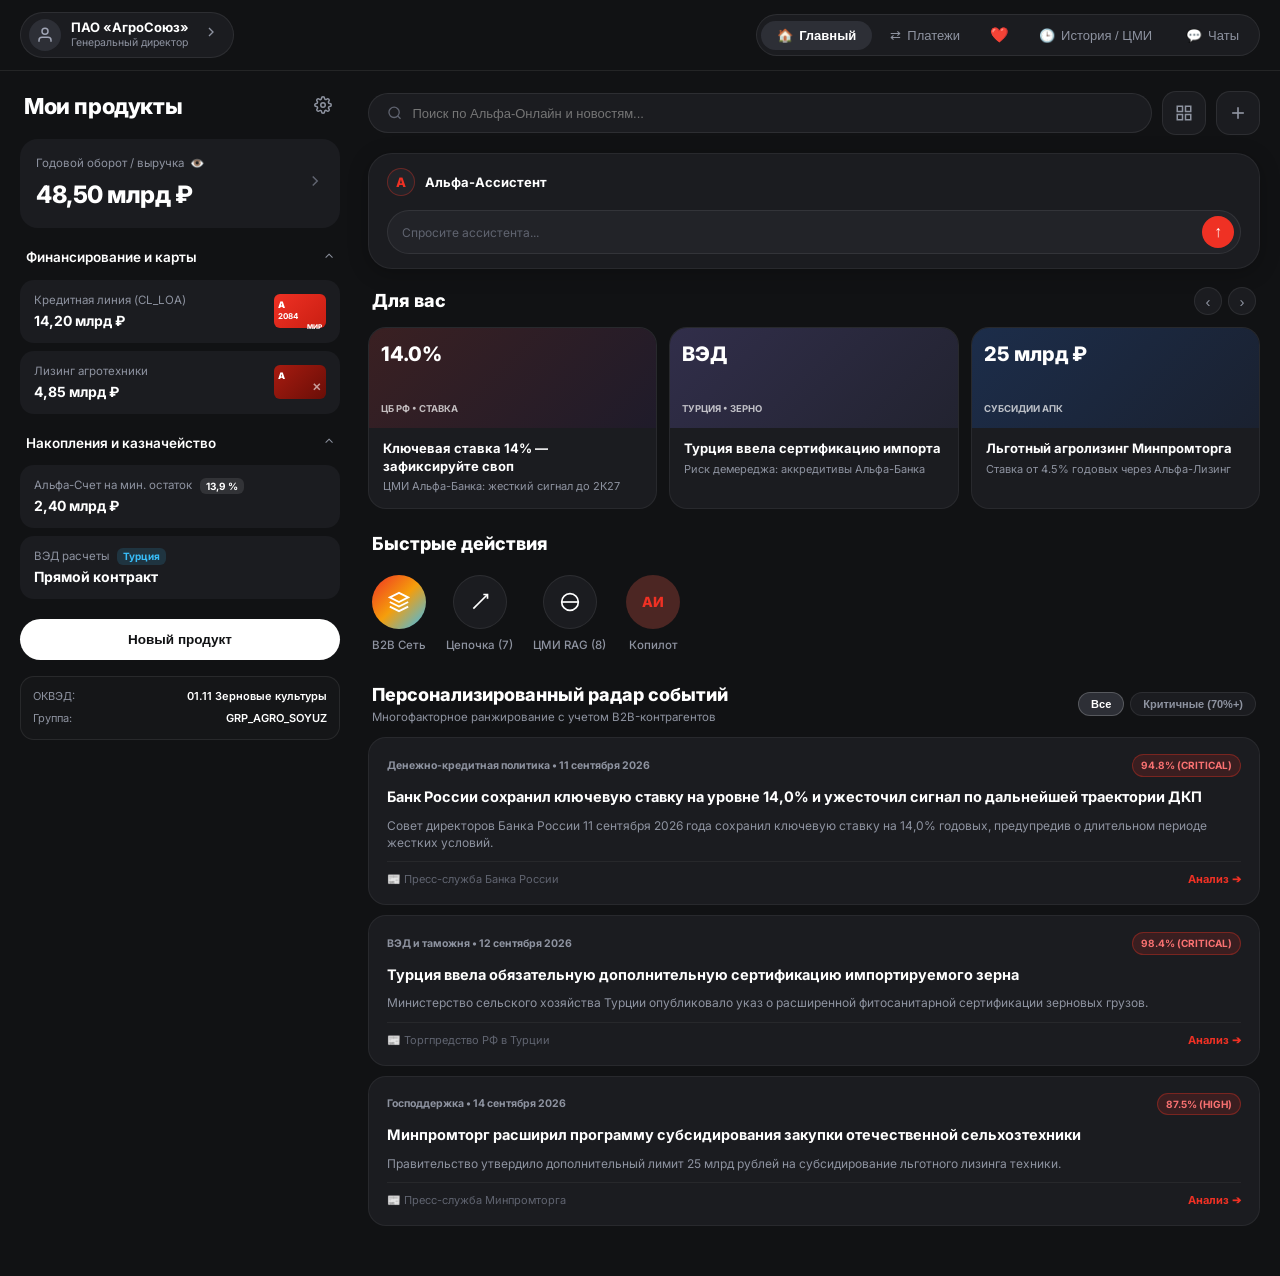
==== commit 2b0eb7c8: "style(ai-assistant): leave only assistant title and input bar, clean initial state" ====
--- a/index.html
+++ b/index.html
@@ -332,12 +332,10 @@
       border-color: rgba(255, 255, 255, 0.16);
     }
     .chatgpt-header {
-      padding: 12px 18px;
+      padding: 14px 18px 6px;
       display: flex;
       justify-content: space-between;
       align-items: center;
-      border-bottom: 1px solid var(--border-subtle);
-      background-color: rgba(255, 255, 255, 0.015);
     }
     .chatgpt-header-left {
       display: flex;
@@ -655,12 +653,10 @@
 
     /* ChatGPT Bottom Input Area */
     .chatgpt-input-area {
-      padding: 10px 18px 14px;
-      border-top: 1px solid var(--border-subtle);
+      padding: 8px 18px 14px;
       display: flex;
       flex-direction: column;
       gap: 6px;
-      background-color: rgba(255, 255, 255, 0.01);
     }
     .chatgpt-input-pill {
       background-color: var(--alfa-card);
@@ -890,102 +886,50 @@
         <!-- CHATGPT-STYLE AI ASSISTANT WINDOW (ALFA BANK DARK PALETTE)   -->
         <!-- ============================================================ -->
         <div class="chatgpt-box" id="executiveAiHubCard">
-          <!-- Minimalist Header -->
+          <!-- Minimalist Header: Only Альфа-Ассистент -->
           <div class="chatgpt-header">
             <div class="chatgpt-header-left">
               <div class="chatgpt-avatar-badge">А</div>
-              <div class="chatgpt-header-info">
-                <div class="chatgpt-header-title">Альфа-Ассистент</div>
-                <div class="chatgpt-header-model">
-                  <span class="chatgpt-status-dot"></span> qwen3.8-27b • ЦМИ Альфа-Банка
-                </div>
-              </div>
-            </div>
-            <div class="chatgpt-header-right">
-              <span class="chatgpt-role-badge" id="hubRoleBadge">Роль: Генеральный директор</span>
-              <button class="chatgpt-icon-btn" onclick="app.resetChatgptThread()" title="Очистить диалог">↺</button>
-            </div>
-          </div>
-
-          <!-- Messages Thread (ChatGPT Conversation Feed) -->
-          <div class="chatgpt-thread" id="chatgptThread">
-            <!-- Initial AI Message with Starters -->
-            <div class="chatgpt-msg ai" id="chatgptWelcomeMsg">
+              <div class="chatgpt-header-title">Альфа-Ассистент</div>
+            </div>
+          </div>
+
+          <!-- Messages Thread (Initially hidden, revealed on query) -->
+          <div class="chatgpt-thread" id="chatgptThread" style="display: none;">
+            <div id="chatgptHistoryContainer"></div>
+
+            <div class="chatgpt-msg ai" id="chatgptActiveResponseMsg" style="display: none;">
               <div class="chatgpt-msg-avatar">А</div>
               <div class="chatgpt-msg-content">
-                <div class="chatgpt-msg-text">
-                  Здравствуйте! Я корпоративный AI-ассистент Альфа-Банка. Анализирую влияние макроэкономических факторов, ставки ЦБ и рисков контрагентов на бизнес ПАО «АгроСоюз».
-                </div>
-                
-                <!-- Starter Prompts (Clean ChatGPT chips) -->
-                <div class="chatgpt-starters-grid">
-                  <button class="chatgpt-starter-card" onclick="app.askQuickCopilot('Как ставка 14% повлияет на наш кредитный портфель и P&L?')">
-                    <span class="starter-icon">⚡️</span>
-                    <span class="starter-text">Ставка 14%: влияние на долг и P&L</span>
-                  </button>
-                  <button class="chatgpt-starter-card" onclick="app.askQuickCopilot('Проанализируй финансовую устойчивость поставщика ООО Юг-Агро и цепочки поставок')">
-                    <span class="starter-icon">⛓️</span>
-                    <span class="starter-text">Риски поставщика ООО «Юг-Агро»</span>
-                  </button>
-                  <button class="chatgpt-starter-card" onclick="app.loadDailyBriefing()">
-                    <span class="starter-icon">📊</span>
-                    <span class="starter-text">Суточный дайджест (Daily Briefing)</span>
-                  </button>
-                  <button class="chatgpt-starter-card" onclick="app.loadExecutiveDelta()">
-                    <span class="starter-icon">🔄</span>
-                    <span class="starter-text">Что изменилось с прошлого раза?</span>
-                  </button>
-                </div>
-              </div>
-            </div>
-
-            <!-- Dynamic Conversation History Container -->
-            <div id="chatgptHistoryContainer"></div>
-
-            <!-- Dynamic Active Response Card (Fact / Alfa View / AI View) -->
-            <div class="chatgpt-msg ai" id="chatgptActiveResponseMsg">
-              <div class="chatgpt-msg-avatar">А</div>
-              <div class="chatgpt-msg-content">
-                <!-- 3-Views Breakdown (Clean ChatGPT Quote / Callout style) -->
+                <!-- 3-Views Breakdown (FACT / ALFA VIEW / AI VIEW) -->
                 <div class="chatgpt-view-callouts">
                   <div class="chatgpt-callout fact-callout">
                     <div class="callout-header">📘 Что известно фактически (FACT)</div>
-                    <div class="callout-text" id="hubFactText">Банк России сохранил ставку на уровне 14,0% и ужесточил сигнал по ДКП. Официальный пресс-релиз регулятора от 11.09.2026.</div>
+                    <div class="callout-text" id="hubFactText"></div>
                   </div>
                   <div class="chatgpt-callout alfa-callout">
                     <div class="callout-header">🔴 Экспертиза ЦМИ Альфа-Банка (ALFA VIEW)</div>
-                    <div class="callout-text" id="hubAlfaText">«Ключевая ставка без изменения на 14,0%, риторика стала жестче». ЦМИ Альфа-Банка прогнозирует сохранение ставки до конца 1П27. Рекомендован переход на инструменты хеджирования.</div>
+                    <div class="callout-text" id="hubAlfaText"></div>
                   </div>
                   <div class="chatgpt-callout ai-callout">
                     <div class="callout-header">🟣 Персонализированный вывод (AI VIEW)</div>
-                    <div class="callout-text" id="hubAiText">Для компании ПАО «АгроСоюз» (выручка 48.5 млрд ₽, заемный портфель активен) сохранение ставки блокирует дешевое финансирование. Рекомендуется процентный своп (IRS) и размещение остатков в овернайт под 13.9%.</div>
+                    <div class="callout-text" id="hubAiText"></div>
                   </div>
                 </div>
 
-                <!-- Impact Chain Summary (Criteria 7) -->
-                <div class="chatgpt-chain-row">
+                <!-- Impact Chain Summary -->
+                <div class="chatgpt-chain-row" id="hubChainRow" style="display: none;">
                   <span class="chain-prefix">⛓️ Каузальная цепочка:</span>
-                  <div class="chain-flow-pills" id="hubChainFlow">
-                    <span class="flow-step">Ставка 14%</span> ➔
-                    <span class="flow-step">Дорогой долг (CL_LOA)</span> ➔
-                    <span class="flow-step">Заморозка CAPEX</span> ➔
-                    <span class="flow-step warning">Сжатие EBITDA ↓</span> ➔
-                    <span class="flow-step success">Овернайт 13.9% ↑</span>
-                  </div>
+                  <div class="chain-flow-pills" id="hubChainFlow"></div>
                 </div>
 
-                <!-- Evidence / Source Tracing (Criteria 10) -->
-                <div class="chatgpt-evidence-row">
+                <!-- Evidence / Source Tracing -->
+                <div class="chatgpt-evidence-row" id="hubEvidenceRow" style="display: none;">
                   <span class="evidence-prefix">📌 Основания вывода:</span>
-                  <div class="evidence-pills" id="hubEvidencePills">
-                    <a class="evidence-pill" href="javascript:void(0)" onclick="app.openDetailSheet('NEWS-2026-09-001')">news:ЦБ-РФ-S3</a>
-                    <a class="evidence-pill" href="javascript:void(0)" onclick="app.switchTab('research')">alfa:ЦМИ-Макро-p4</a>
-                    <a class="evidence-pill" href="javascript:void(0)" onclick="app.toggleClientModal()">company:CL_PRODUCT_LOA_MARK</a>
-                    <a class="evidence-pill" href="javascript:void(0)" onclick="app.switchTab('payments')">counterparty:PAY_ЮгАгро</a>
-                  </div>
+                  <div class="evidence-pills" id="hubEvidencePills"></div>
                 </div>
 
-                <!-- Action Toolbar (Clipboard, Feedback) -->
+                <!-- Action Toolbar -->
                 <div class="chatgpt-msg-actions">
                   <button class="chatgpt-action-pill" onclick="app.copyToAlco()">📋 В протокол ALCO</button>
                   <button class="chatgpt-action-icon" onclick="app.sendFeedback('thumbs_up', 'HUB_LAST')" title="Полезно">👍</button>
@@ -995,22 +939,19 @@
             </div>
           </div>
 
-          <!-- Bottom Prompt Bar (Iconic ChatGPT Pill) -->
+          <!-- Bottom Prompt Bar -->
           <div class="chatgpt-input-area">
             <div class="chatgpt-input-pill">
               <input
                 type="text"
                 id="aiHubInput"
                 class="chatgpt-input-field"
-                placeholder="Спросите ассистента: влияние ставки, кассовые разрывы, лизинг, риски дебиторки..."
+                placeholder="Спросите ассистента..."
                 onkeydown="if(event.key==='Enter') app.handleHubSubmit()"
               />
               <button class="chatgpt-send-btn" id="aiHubSendBtn" onclick="app.handleHubSubmit()" title="Отправить">
                 ↑
               </button>
-            </div>
-            <div class="chatgpt-disclaimer">
-              Альфа-Ассистент qwen3.8-27b опирается на данные ЦБ РФ, аналитику ЦМИ Альфа-Банка и граф контрагентов
             </div>
           </div>
         </div>
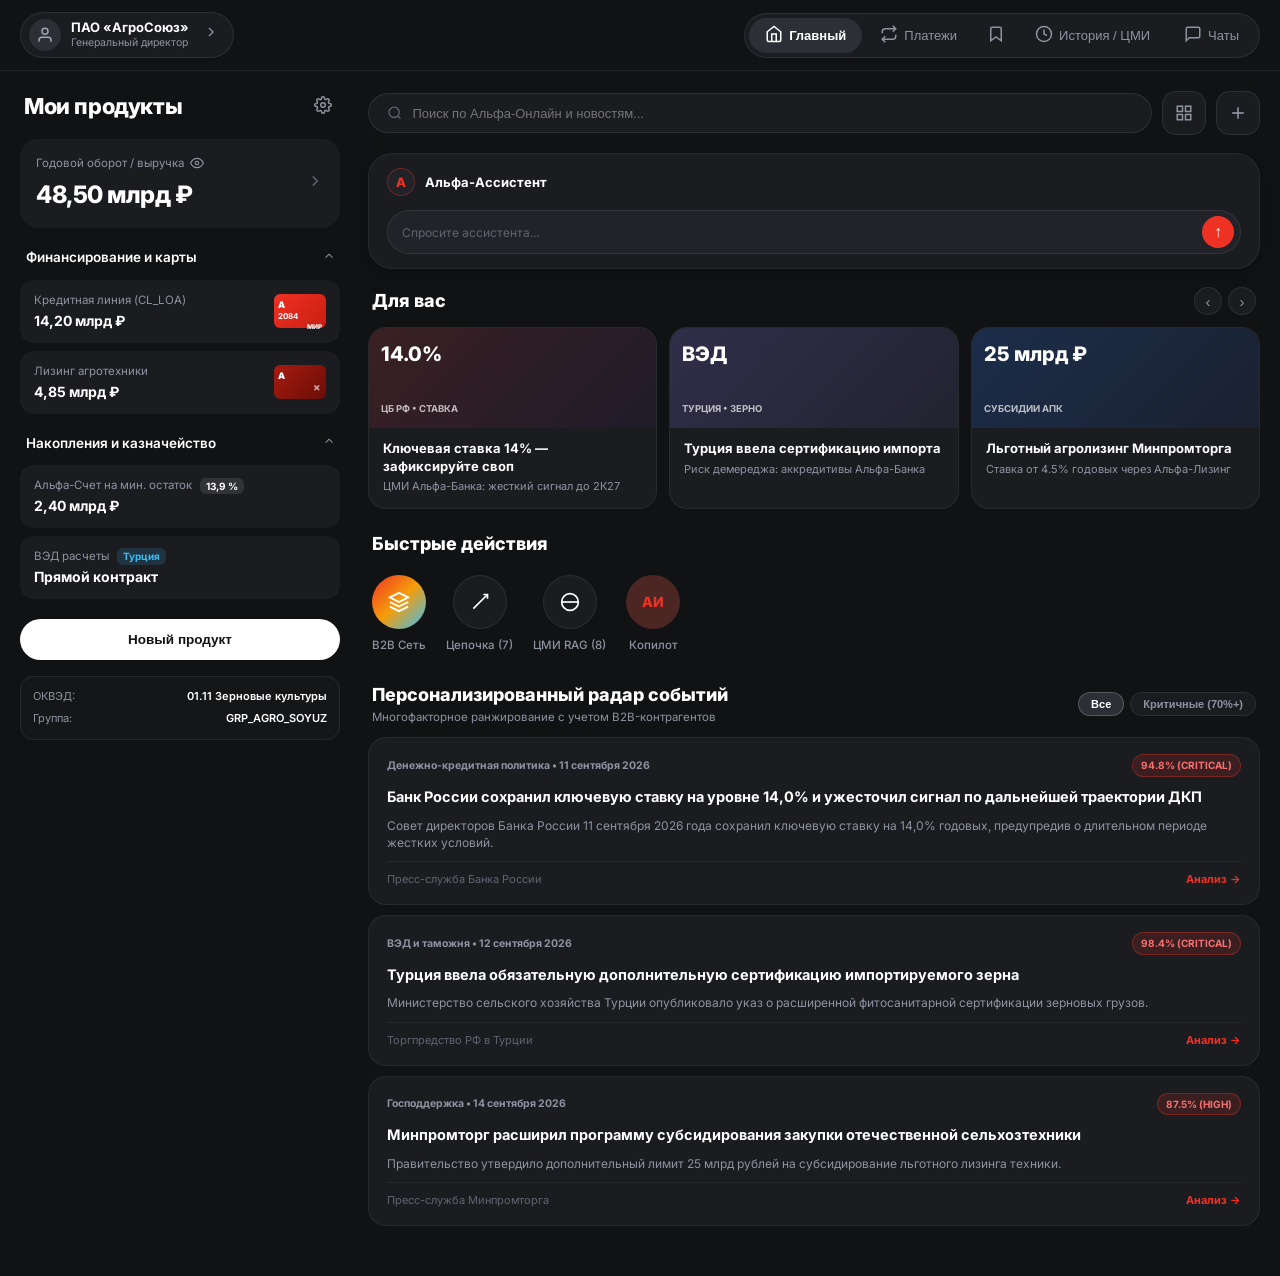
==== commit 85a76e74: "style: remove all emojis and replace with clean SVG icons across the app" ====
--- a/index.html
+++ b/index.html
@@ -736,22 +736,32 @@
 
       <nav class="app-nav-dock">
         <button class="dock-tab active" onclick="switchTab('main')">
-          <span class="dock-icon">🏠</span>
+          <span class="dock-icon">
+            <svg width="18" height="18" viewBox="0 0 24 24" fill="none" stroke="currentColor" stroke-width="2"><path d="M3 9l9-7 9 7v11a2 2 0 0 1-2 2H5a2 2 0 0 1-2-2z"></path><polyline points="9 22 9 12 15 12 15 22"></polyline></svg>
+          </span>
           <span class="dock-label">Главный</span>
         </button>
         <button class="dock-tab" onclick="switchTab('payments')">
-          <span class="dock-icon">⇄</span>
+          <span class="dock-icon">
+            <svg width="18" height="18" viewBox="0 0 24 24" fill="none" stroke="currentColor" stroke-width="2"><polyline points="17 1 21 5 17 9"></polyline><path d="M3 11V9a4 4 0 0 1 4-4h14"></path><polyline points="7 23 3 19 7 15"></polyline><path d="M21 13v2a4 4 0 0 1-4 4H3"></path></svg>
+          </span>
           <span class="dock-label">Платежи</span>
         </button>
         <button class="dock-tab dock-heart" onclick="switchTab('favorites')">
-          <span class="dock-icon heart-icon">❤️</span>
+          <span class="dock-icon heart-icon">
+            <svg width="18" height="18" viewBox="0 0 24 24" fill="none" stroke="currentColor" stroke-width="2"><path d="M19 21l-7-5-7 5V5a2 2 0 0 1 2-2h10a2 2 0 0 1 2 2z"></path></svg>
+          </span>
         </button>
         <button class="dock-tab" onclick="switchTab('research')">
-          <span class="dock-icon">🕒</span>
+          <span class="dock-icon">
+            <svg width="18" height="18" viewBox="0 0 24 24" fill="none" stroke="currentColor" stroke-width="2"><circle cx="12" cy="12" r="10"></circle><polyline points="12 6 12 12 16 14"></polyline></svg>
+          </span>
           <span class="dock-label">История / ЦМИ</span>
         </button>
         <button class="dock-tab" onclick="switchTab('chat')">
-          <span class="dock-icon">💬</span>
+          <span class="dock-icon">
+            <svg width="18" height="18" viewBox="0 0 24 24" fill="none" stroke="currentColor" stroke-width="2"><path d="M21 15a2 2 0 0 1-2 2H7l-4 4V5a2 2 0 0 1 2-2h14a2 2 0 0 1 2 2z"></path></svg>
+          </span>
           <span class="dock-label">Чаты</span>
         </button>
       </nav>
@@ -776,7 +786,7 @@
       <div class="product-card total-balance-card" onclick="switchTab('payments')">
         <div class="balance-sub">
           <span>Годовой оборот / выручка</span>
-          <span>👁️</span>
+          <svg width="14" height="14" viewBox="0 0 24 24" fill="none" stroke="currentColor" stroke-width="2"><path d="M1 12s4-8 11-8 11 8 11 8-4 8-11 8-11-8-11-8z"></path><circle cx="12" cy="12" r="3"></circle></svg>
         </div>
         <div class="balance-value" id="dispRevenueVal">48,50 млрд ₽</div>
         <div class="card-chevron"><svg width="18" height="18" viewBox="0 0 24 24" fill="none" stroke="currentColor" stroke-width="2"><path d="M9 18l6-6-6-6"/></svg></div>
@@ -806,7 +816,7 @@
             </div>
             <div class="mini-alfa-card dark-red">
               <div class="card-alfa-badge">А</div>
-              <span class="card-close">✕</span>
+              <span class="card-close">&times;</span>
             </div>
           </div>
         </div>
@@ -904,36 +914,40 @@
                 <!-- 3-Views Breakdown (FACT / ALFA VIEW / AI VIEW) -->
                 <div class="chatgpt-view-callouts">
                   <div class="chatgpt-callout fact-callout">
-                    <div class="callout-header">📘 Что известно фактически (FACT)</div>
+                    <div class="callout-header">Что известно фактически (FACT)</div>
                     <div class="callout-text" id="hubFactText"></div>
                   </div>
                   <div class="chatgpt-callout alfa-callout">
-                    <div class="callout-header">🔴 Экспертиза ЦМИ Альфа-Банка (ALFA VIEW)</div>
+                    <div class="callout-header">Экспертиза ЦМИ Альфа-Банка (ALFA VIEW)</div>
                     <div class="callout-text" id="hubAlfaText"></div>
                   </div>
                   <div class="chatgpt-callout ai-callout">
-                    <div class="callout-header">🟣 Персонализированный вывод (AI VIEW)</div>
+                    <div class="callout-header">Персонализированный вывод (AI VIEW)</div>
                     <div class="callout-text" id="hubAiText"></div>
                   </div>
                 </div>
 
                 <!-- Impact Chain Summary -->
                 <div class="chatgpt-chain-row" id="hubChainRow" style="display: none;">
-                  <span class="chain-prefix">⛓️ Каузальная цепочка:</span>
+                  <span class="chain-prefix">Каузальная цепочка:</span>
                   <div class="chain-flow-pills" id="hubChainFlow"></div>
                 </div>
 
                 <!-- Evidence / Source Tracing -->
                 <div class="chatgpt-evidence-row" id="hubEvidenceRow" style="display: none;">
-                  <span class="evidence-prefix">📌 Основания вывода:</span>
+                  <span class="evidence-prefix">Основания вывода:</span>
                   <div class="evidence-pills" id="hubEvidencePills"></div>
                 </div>
 
                 <!-- Action Toolbar -->
                 <div class="chatgpt-msg-actions">
-                  <button class="chatgpt-action-pill" onclick="app.copyToAlco()">📋 В протокол ALCO</button>
-                  <button class="chatgpt-action-icon" onclick="app.sendFeedback('thumbs_up', 'HUB_LAST')" title="Полезно">👍</button>
-                  <button class="chatgpt-action-icon" onclick="app.sendFeedback('thumbs_down', 'HUB_LAST')" title="Нерелевантно">👎</button>
+                  <button class="chatgpt-action-pill" onclick="app.copyToAlco()">В протокол ALCO</button>
+                  <button class="chatgpt-action-icon" onclick="app.sendFeedback('thumbs_up', 'HUB_LAST')" title="Полезно">
+                    <svg width="14" height="14" viewBox="0 0 24 24" fill="none" stroke="currentColor" stroke-width="2"><path d="M14 9V5a3 3 0 0 0-3-3l-4 9v11h11.28a2 2 0 0 0 2-1.7l1.38-9a2 2 0 0 0-2-2.3zM7 22H4a2 2 0 0 1-2-2v-7a2 2 0 0 1 2-2h3"></path></svg>
+                  </button>
+                  <button class="chatgpt-action-icon" onclick="app.sendFeedback('thumbs_down', 'HUB_LAST')" title="Нерелевантно">
+                    <svg width="14" height="14" viewBox="0 0 24 24" fill="none" stroke="currentColor" stroke-width="2"><path d="M10 15v4a3 3 0 0 0 3 3l4-9V2H5.72a2 2 0 0 0-2 1.7l-1.38 9a2 2 0 0 0 2 2.3zm7-13h3a2 2 0 0 1 2 2v7a2 2 0 0 1-2 2h-3"></path></svg>
+                  </button>
                 </div>
               </div>
             </div>
@@ -1100,7 +1114,7 @@
       <!-- TAB: ИЗБРАННОЕ -->
       <div class="tab-view" id="view-favorites">
         <div class="sub-view-header">
-          <h2>Избранные бизнес-события ❤️</h2>
+          <h2>Избранные бизнес-события</h2>
           <p>Критичные решения Совета директоров и Казначейства</p>
         </div>
         <div class="news-feed-list" id="favFeedList"></div>
@@ -1130,7 +1144,7 @@
           </div>
           <div class="chat-bottom-bar">
             <input type="text" id="chatInput" placeholder="Задайте вопрос аналитику..." onkeydown="if(event.key==='Enter')sendChat()" />
-            <button class="chat-send-btn" onclick="sendChat()">➔</button>
+            <button class="chat-send-btn" onclick="sendChat()">&rarr;</button>
           </div>
         </div>
       </div>
@@ -1148,7 +1162,7 @@
             <span class="badge-alfa-tag">АО «АЛЬФА-БАНК» | ИНСАЙТ</span>
             <span class="badge-relevance-chip" id="modalScoreBadge">CRITICAL 94.8%</span>
           </div>
-          <button class="sheet-close-btn" onclick="closeModal()">✕</button>
+          <button class="sheet-close-btn" onclick="closeModal()">&times;</button>
         </div>
         <h2 class="sheet-title" id="modalTitle">Заголовок события</h2>
       </div>
@@ -1157,7 +1171,7 @@
         <!-- RAG GROUNDING MATRIX (ITEM 8) -->
         <div class="grounding-matrix-box">
           <div class="box-caption">
-            <strong>🎯 RAG Grounding Matrix (Пункт 8): [ФАКТ] + [ЦМИ АЛЬФА] + [ПРОФИЛЬ] ➔ [ИНСАЙТ]</strong>
+            <strong>RAG Grounding Matrix: [ФАКТ] + [ЦМИ АЛЬФА] + [ПРОФИЛЬ] &rarr; [ИНСАЙТ]</strong>
           </div>
           <div class="matrix-grid-4">
             <div class="matrix-tile">
@@ -1182,7 +1196,7 @@
         <!-- IMPACT CHAIN (ITEM 7) -->
         <div class="impact-chain-section">
           <div class="impact-chain-header">
-            <strong>🔗 Пошаговая цепочка влияния (Impact Chain, Пункт 7)</strong>
+            <strong>Пошаговая цепочка влияния (Impact Chain)</strong>
             <div class="chain-meta-pills">
               <span class="pill-strength" id="modalStrength">Сила: CRITICAL</span>
               <span class="pill-horizon" id="modalHorizon">Горизонт: 3-12 мес</span>
@@ -1224,7 +1238,7 @@
     <div class="client-modal-card">
       <div class="modal-header">
         <h3>Выбор корпоративного клиента</h3>
-        <button class="modal-close" onclick="toggleModal()">✕</button>
+        <button class="modal-close" onclick="toggleModal()">&times;</button>
       </div>
       <div style="display:flex; flex-direction:column; gap:12px;">
         <div>
@@ -1400,8 +1414,8 @@
           <h4 class="news-item-title">${n.title}</h4>
           <p class="news-item-summary">${n.summary}</p>
           <div class="news-item-footer">
-            <span class="news-source-label">📰 ${n.source}</span>
-            <span class="open-insight-link">Анализ ➔</span>
+            <span class="news-source-label">${n.source}</span>
+            <span class="open-insight-link">Анализ &rarr;</span>
           </div>
         </div>
       `).join("");
